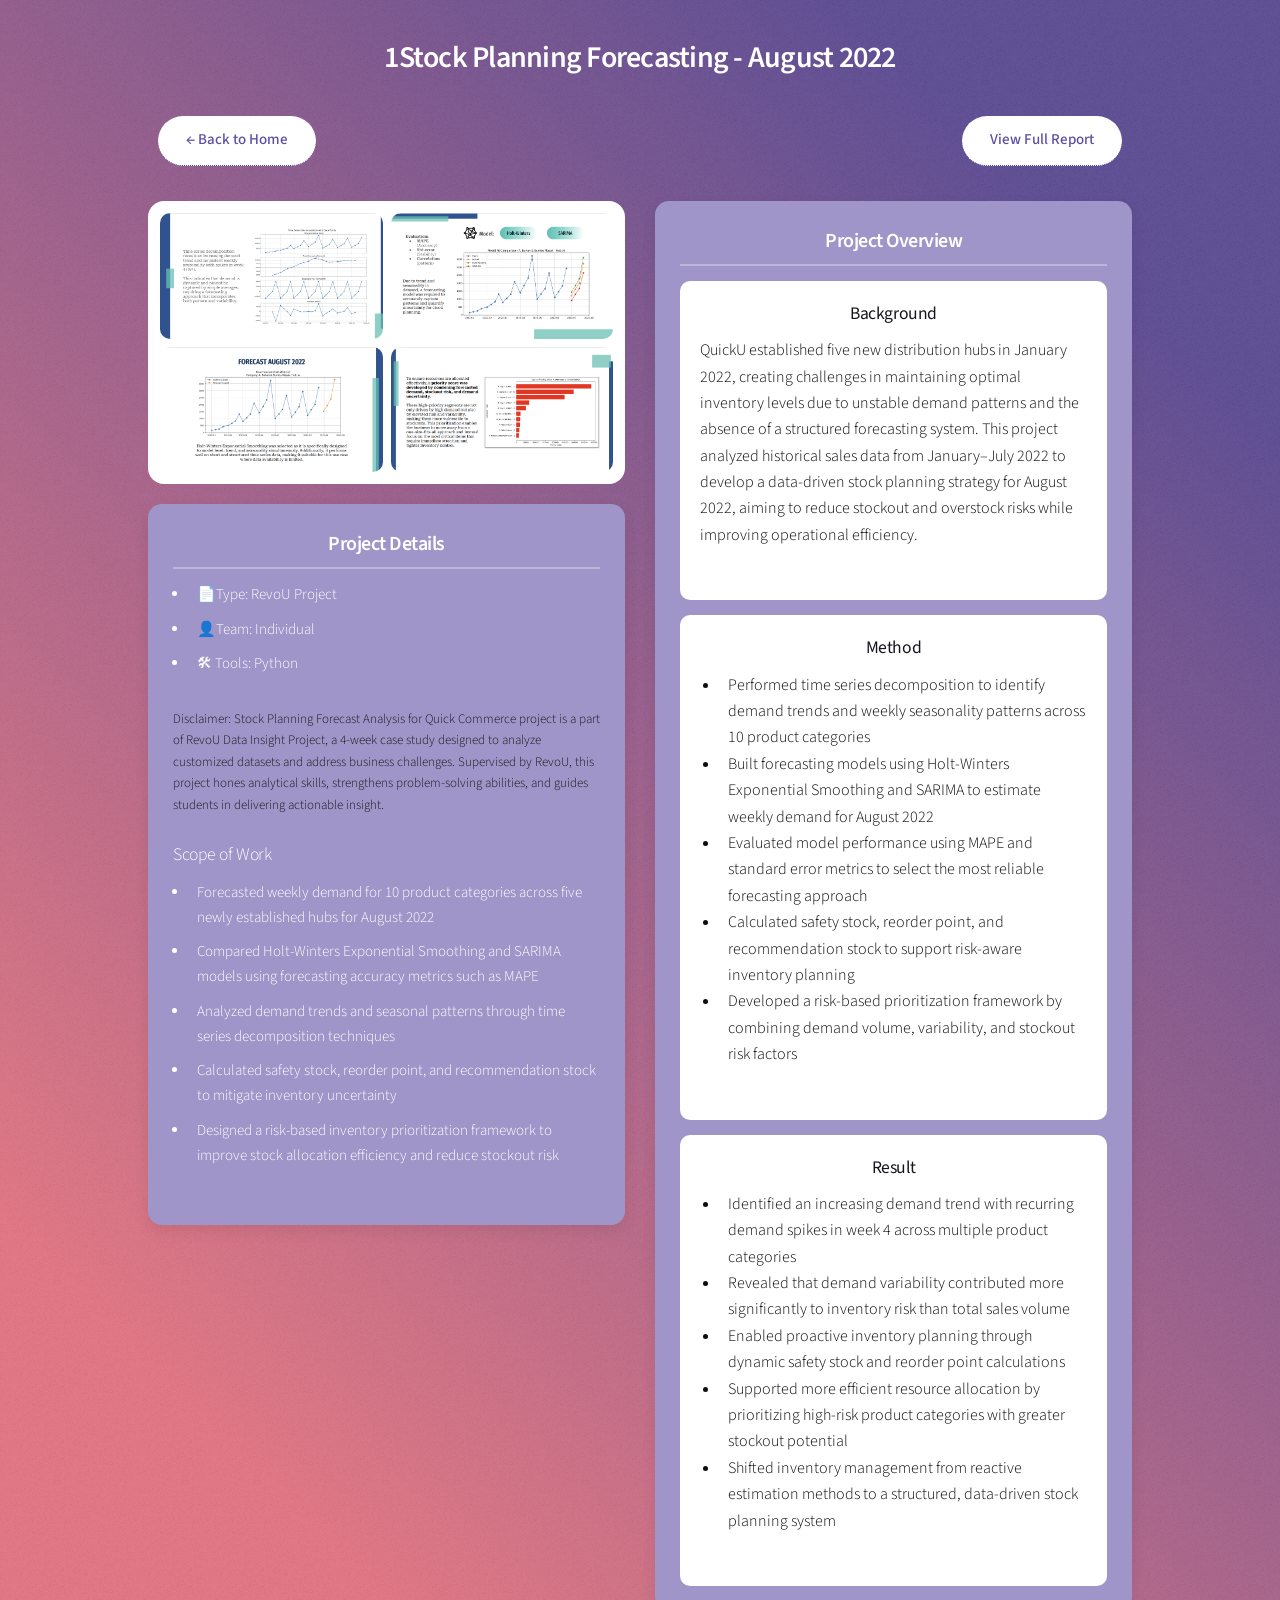
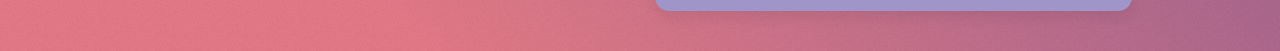
==== Project 7.html @ 0411e417 "Create Project 7.html" ====
<!DOCTYPE HTML>
<!--
	Stellar by HTML5 UP
	html5up.net | @ajlkn
	Free for personal and commercial use under the CCA 3.0 license (html5up.net/license)
-->
<html>
	<head>
		<title>Generic - Stellar by HTML5 UP</title>
		<meta charset="utf-8" />
		<meta name="viewport" content="width=device-width, initial-scale=1, user-scalable=no" />
		<link rel="stylesheet" href="assets/css/main.css" />
		<noscript><link rel="stylesheet" href="assets/css/noscript.css" /></noscript>
	</head>
	<body class="is-preload">

		<!-- Wrapper -->
			<div id="wrapper">

				<section class="project-section">

					<!-- TITLE -->
					<h1 class="project-title">
						1Stock Planning Forecasting - August 2022
						<!-- <span>(subtittle)</span> -->
					</h1>


					<!-- PROJECT BUTTONS -->
					<div class="project-buttons">

						<a href="index.html#third" class="btn-back">← Back to Home</a>

						<a href="https://docs.google.com/presentation/d/1qwhb_GS565HAKFQ_2THIPVH0qXqWV0EstK0anxaPHjI/edit?usp=sharing" class="btn-doc" target="_blank">
							View Full Report
						</a>

					</div>
					
					<!-- GRID CONTAINER -->
					<div class="project-layout">


						<!-- LEFT COLUMN -->
						<div class="left-column">

							<!-- PROJECT IMAGE GRID -->
							<div class="project-image">

								<img src="images/grafik1_project6.png" alt="Slide 1">

								<img src="images/grafik2_project6.png" alt="Slide 2">

								<img src="images/grafik3_project6.png" alt="Slide 3">

								<img src="images/grafik4_project6.png" alt="Slide 4">

							</div>


							<!-- PROJECT DETAILS -->
							<div class="project-card">

								<h3>Project Details</h3>

								<ul class="project-meta">
									<li>📄Type: RevoU Project</li>
									<li>👤Team: Individual</li>
									<li>🛠 Tools: Python</li>
								</ul>

								<p class="disclaimer">
									Disclaimer: Stock Planning Forecast Analysis for Quick Commerce project is a part of RevoU Data Insight Project, 
									a 4-week case study designed to analyze customized datasets and address business challenges. 
									Supervised by RevoU, this project hones analytical skills, strengthens problem-solving abilities, and guides students in delivering actionable insight.
								</p>

								<h4>Scope of Work</h4>

									<ul class="project-meta">
										<li>Forecasted weekly demand for 10 product categories across five newly established hubs for August 2022</li>
										<li>Compared Holt-Winters Exponential Smoothing and SARIMA models using forecasting accuracy metrics such as MAPE</li>
										<li>Analyzed demand trends and seasonal patterns through time series decomposition techniques</li>
										<li>Calculated safety stock, reorder point, and recommendation stock to mitigate inventory uncertainty</li>
										<li>Designed a risk-based inventory prioritization framework to improve stock allocation efficiency and reduce stockout risk</li>
									</ul>

							</div>

						</div>



						<!-- RIGHT COLUMN -->
						<div class="right-column">

							<div class="project-card">

								<h3>Project Overview</h3>


								<div class="overview-block">

									<h4>Background</h4>

									<p>
										QuickU established five new distribution hubs in January 2022, creating challenges in maintaining optimal inventory levels due to unstable demand patterns and the absence of a structured forecasting system. 
										This project analyzed historical sales data from January–July 2022 to develop a data-driven stock planning strategy for August 2022, aiming to reduce stockout and overstock risks while improving operational efficiency.
									</p>

								</div>


								<div class="overview-block">

									<h4>Method</h4>

									<ul>
										<li>Performed time series decomposition to identify demand trends and weekly seasonality patterns across 10 product categories</li>
										<li>Built forecasting models using Holt-Winters Exponential Smoothing and SARIMA to estimate weekly demand for August 2022</li>
										<li>Evaluated model performance using MAPE and standard error metrics to select the most reliable forecasting approach</li>
										<li>Calculated safety stock, reorder point, and recommendation stock to support risk-aware inventory planning</li>
										<li>Developed a risk-based prioritization framework by combining demand volume, variability, and stockout risk factors</li>

									</ul>

								</div>


								<div class="overview-block">

									<h4>Result</h4>

									<ul>
										<li>Identified an increasing demand trend with recurring demand spikes in week 4 across multiple product categories</li>
										<li>Revealed that demand variability contributed more significantly to inventory risk than total sales volume</li>
										<li>Enabled proactive inventory planning through dynamic safety stock and reorder point calculations</li>
										<li>Supported more efficient resource allocation by prioritizing high-risk product categories with greater stockout potential</li>
										<li>Shifted inventory management from reactive estimation methods to a structured, data-driven stock planning system</li>

									</ul>

								</div>

							</div>

						</div>

					</div>

				</section>

	</body>
</html>
---- assets/css/main.css ----
@import url(fontawesome-all.min.css);
@import 'https://fonts.googleapis.com/css?family=Source+Sans+Pro:300,400';

/*
	Stellar by HTML5 UP
	html5up.net | @ajlkn
	Free for personal and commercial use under the CCA 3.0 license (html5up.net/license)
*/

html, body, div, span, applet, object,
iframe, h1, h2, h3, h4, h5, h6, p, blockquote,
pre, a, abbr, acronym, address, big, cite,
code, del, dfn, em, img, ins, kbd, q, s, samp,
small, strike, strong, sub, sup, tt, var, b,
u, i, center, dl, dt, dd, ol, ul, li, fieldset,
form, label, legend, table, caption, tbody,
tfoot, thead, tr, th, td, article, aside,
canvas, details, embed, figure, figcaption,
footer, header, hgroup, menu, nav, output, ruby,
section, summary, time, mark, audio, video {
	margin: 0;
	padding: 0;
	border: 0;
	font-size: 100%;
	font: inherit;
	vertical-align: baseline;}

article, aside, details, figcaption, figure,
footer, header, hgroup, menu, nav, section {
	display: block;}

body {
	line-height: 1;
}

ol, ul {
	list-style: none;
}

blockquote, q {
	quotes: none;
}

	blockquote:before, blockquote:after, q:before, q:after {
		content: '';
		content: none;
	}

table {
	border-collapse: collapse;
	border-spacing: 0;
}

body {
	-webkit-text-size-adjust: none;
}

mark {
	background-color: transparent;
	color: inherit;
}

input::-moz-focus-inner {
	border: 0;
	padding: 0;
}

input, select, textarea {
	-moz-appearance: none;
	-webkit-appearance: none;
	-ms-appearance: none;
	appearance: none;
}

/* Basic */

	@-ms-viewport {
		width: device-width;
	}

	body {
		-ms-overflow-style: scrollbar;
	}

	@media screen and (max-width: 480px) {

		html, body {
			min-width: 320px;
		}

	}

	html {
		box-sizing: border-box;
	}

	*, *:before, *:after {
		box-sizing: inherit;
	}

	body {
		background-color: #935d8c;
		background-image: url("images/overlay.png"), -moz-linear-gradient(45deg, #e37682 15%, #5f4d93 85%);
		background-image: url("images/overlay.png"), -webkit-linear-gradient(45deg, #e37682 15%, #5f4d93 85%);
		background-image: url("images/overlay.png"), -ms-linear-gradient(45deg, #e37682 15%, #5f4d93 85%);
		background-image: url("images/overlay.png"), linear-gradient(45deg, #e37682 15%, #5f4d93 85%);
	}

		body.is-preload *, body.is-preload *:before, body.is-preload *:after {
			-moz-animation: none !important;
			-webkit-animation: none !important;
			-ms-animation: none !important;
			animation: none !important;
			-moz-transition: none !important;
			-webkit-transition: none !important;
			-ms-transition: none !important;
			transition: none !important;
		}

/* Type */

	body {
		background-color: #935d8c;
		color: rgba(255, 255, 255, 0.65);
	}

	body, input, select, textarea {
		font-family: "Source Sans Pro", Helvetica, sans-serif;
		font-size: 17pt;
		font-weight: 300;
		line-height: 1.65;
	}

		@media screen and (max-width: 1680px) {

			body, input, select, textarea {
				font-size: 14pt;
			}

		}

		@media screen and (max-width: 1280px) {

			body, input, select, textarea {
				font-size: 12pt;
			}

		}

		@media screen and (max-width: 360px) {

			body, input, select, textarea {
				font-size: 11pt;
			}

		}

	a {
		-moz-transition: color 0.2s ease, border-bottom 0.2s ease;
		-webkit-transition: color 0.2s ease, border-bottom 0.2s ease;
		-ms-transition: color 0.2s ease, border-bottom 0.2s ease;
		transition: color 0.2s ease, border-bottom 0.2s ease;
		text-decoration: none;
		border-bottom: dotted 1px;
		color: inherit;
	}

		a:hover {
			border-bottom-color: transparent;
		}

	strong, b {
		font-weight: 400;
	}

	em, i {
		font-style: italic;
	}

	p {
		margin: 0 0 2em 0;
	}

		p.content {
			-moz-columns: 20em 2;
			-webkit-columns: 20em 2;
			-ms-columns: 20em 2;
			columns: 20em 2;
			-moz-column-gap: 2em;
			-webkit-column-gap: 2em;
			-ms-column-gap: 2em;
			column-gap: 2em;
			text-align: justify;
		}

	h1, h2, h3, h4, h5, h6 {
		font-weight: 300;
		line-height: 1.5;
		margin: 0 0 0.7em 0;
		letter-spacing: -0.025em;
	}

		h1 a, h2 a, h3 a, h4 a, h5 a, h6 a {
			color: inherit;
			text-decoration: none;
		}

	h1 {
		font-size: 2.5em;
		line-height: 1.2;
	}

	h2 {
		font-size: 1.5em;
	}

	h3 {
		font-size: 1.25em;
	}

	h4 {
		font-size: 1.1em;
	}

	h5 {
		font-size: 0.9em;
	}

	h6 {
		font-size: 0.7em;
	}

	@media screen and (max-width: 736px) {

		h1 {
			font-size: 2em;
		}

	}

	sub {
		font-size: 0.8em;
		position: relative;
		top: 0.5em;
	}

	sup {
		font-size: 0.8em;
		position: relative;
		top: -0.5em;
	}

	blockquote {
		border-left: solid 4px;
		font-style: italic;
		margin: 0 0 2em 0;
		padding: 0.5em 0 0.5em 2em;
	}

	code {
		border-radius: 8px;
		border: solid 1px;
		font-family: "Courier New", monospace;
		font-size: 0.9em;
		margin: 0 0.25em;
		padding: 0.25em 0.65em;
	}

	pre {
		-webkit-overflow-scrolling: touch;
		font-family: "Courier New", monospace;
		font-size: 0.9em;
		margin: 0 0 2em 0;
	}

		pre code {
			display: block;
			line-height: 1.75;
			padding: 1em 1.5em;
			overflow-x: auto;
		}

	hr {
		border: 0;
		border-bottom: solid 1px;
		margin: 2em 0;
	}

		hr.major {
			margin: 3em 0;
		}

	.align-left {
		text-align: left;
	}

	.align-center {
		text-align: center;
	}

	.align-right {
		text-align: right;
	}

	input, select, textarea {
		color: #ffffff;
	}

	a:hover {
		color: #ffffff;
	}

	strong, b {
		color: #ffffff;
	}

	h1, h2, h3, h4, h5, h6 {
		color: #ffffff;
	}

	blockquote {
		border-left-color: rgba(255, 255, 255, 0.35);
	}

	code {
		background: rgba(255, 255, 255, 0.075);
		border-color: rgba(255, 255, 255, 0.35);
	}

	hr {
		border-bottom-color: rgba(255, 255, 255, 0.35);
	}

/* Row */

	.row {
		display: flex;
		flex-wrap: wrap;
		box-sizing: border-box;
		align-items: stretch;
	}

		.row > * {
			box-sizing: border-box;
		}

		.row.gtr-uniform > * > :last-child {
			margin-bottom: 0;
		}

		.row.aln-left {
			justify-content: flex-start;
		}

		.row.aln-center {
			justify-content: center;
		}

		.row.aln-right {
			justify-content: flex-end;
		}

		.row.aln-top {
			align-items: flex-start;
		}

		.row.aln-middle {
			align-items: center;
		}

		.row.aln-bottom {
			align-items: flex-end;
		}

		.row > .imp {
			order: -1;
		}

		.row > .col-1 {
			width: 8.33333%;
		}

		.row > .off-1 {
			margin-left: 8.33333%;
		}

		.row > .col-2 {
			width: 16.66667%;
		}

		.row > .off-2 {
			margin-left: 16.66667%;
		}

		.row > .col-3 {
			width: 25%;
		}

		.row > .off-3 {
			margin-left: 25%;
		}

		.row > .col-4 {
			width: 33.33333%;
		}

		.row > .off-4 {
			margin-left: 33.33333%;
		}

		.row > .col-5 {
			width: 41.66667%;
		}

		.row > .off-5 {
			margin-left: 41.66667%;
		}

		.row > .col-6 {
			width: 50%;
		}

		.row > .off-6 {
			margin-left: 50%;
		}

		.row > .col-7 {
			width: 58.33333%;
		}

		.row > .off-7 {
			margin-left: 58.33333%;
		}

		.row > .col-8 {
			width: 66.66667%;
		}

		.row > .off-8 {
			margin-left: 66.66667%;
		}

		.row > .col-9 {
			width: 75%;
		}

		.row > .off-9 {
			margin-left: 75%;
		}

		.row > .col-10 {
			width: 83.33333%;
		}

		.row > .off-10 {
			margin-left: 83.33333%;
		}

		.row > .col-11 {
			width: 91.66667%;
		}

		.row > .off-11 {
			margin-left: 91.66667%;
		}

		.row > .col-12 {
			width: 100%;
		}

		.row > .off-12 {
			margin-left: 100%;
		}

		.row.gtr-0 {
			margin-top: 0;
			margin-left: 0em;
		}

			.row.gtr-0 > * {
				padding: 0 0 0 0em;
			}

			.row.gtr-0.gtr-uniform {
				margin-top: 0em;
			}

				.row.gtr-0.gtr-uniform > * {
					padding-top: 0em;
				}

		.row.gtr-25 {
			margin-top: 0;
			margin-left: -0.375em;
		}

			.row.gtr-25 > * {
				padding: 0 0 0 0.375em;
			}

			.row.gtr-25.gtr-uniform {
				margin-top: -0.375em;
			}

				.row.gtr-25.gtr-uniform > * {
					padding-top: 0.375em;
				}

		.row.gtr-50 {
			margin-top: 0;
			margin-left: -0.75em;
		}

			.row.gtr-50 > * {
				padding: 0 0 0 0.75em;
			}

			.row.gtr-50.gtr-uniform {
				margin-top: -0.75em;
			}

				.row.gtr-50.gtr-uniform > * {
					padding-top: 0.75em;
				}

		.row {
			margin-top: 0;
			margin-left: -1.5em;
		}

			.row > * {
				padding: 0 0 0 1.5em;
			}

			.row.gtr-uniform {
				margin-top: -1.5em;
			}

				.row.gtr-uniform > * {
					padding-top: 1.5em;
				}

		.row.gtr-150 {
			margin-top: 0;
			margin-left: -2.25em;
		}

			.row.gtr-150 > * {
				padding: 0 0 0 2.25em;
			}

			.row.gtr-150.gtr-uniform {
				margin-top: -2.25em;
			}

				.row.gtr-150.gtr-uniform > * {
					padding-top: 2.25em;
				}

		.row.gtr-200 {
			margin-top: 0;
			margin-left: -3em;
		}

			.row.gtr-200 > * {
				padding: 0 0 0 3em;
			}

			.row.gtr-200.gtr-uniform {
				margin-top: -3em;
			}

				.row.gtr-200.gtr-uniform > * {
					padding-top: 3em;
				}

		@media screen and (max-width: 1680px) {

			.row {
				display: flex;
				flex-wrap: wrap;
				box-sizing: border-box;
				align-items: stretch;
			}

				.row > * {
					box-sizing: border-box;
				}

				.row.gtr-uniform > * > :last-child {
					margin-bottom: 0;
				}

				.row.aln-left {
					justify-content: flex-start;
				}

				.row.aln-center {
					justify-content: center;
				}

				.row.aln-right {
					justify-content: flex-end;
				}

				.row.aln-top {
					align-items: flex-start;
				}

				.row.aln-middle {
					align-items: center;
				}

				.row.aln-bottom {
					align-items: flex-end;
				}

				.row > .imp-xlarge {
					order: -1;
				}

				.row > .col-1-xlarge {
					width: 8.33333%;
				}

				.row > .off-1-xlarge {
					margin-left: 8.33333%;
				}

				.row > .col-2-xlarge {
					width: 16.66667%;
				}

				.row > .off-2-xlarge {
					margin-left: 16.66667%;
				}

				.row > .col-3-xlarge {
					width: 25%;
				}

				.row > .off-3-xlarge {
					margin-left: 25%;
				}

				.row > .col-4-xlarge {
					width: 33.33333%;
				}

				.row > .off-4-xlarge {
					margin-left: 33.33333%;
				}

				.row > .col-5-xlarge {
					width: 41.66667%;
				}

				.row > .off-5-xlarge {
					margin-left: 41.66667%;
				}

				.row > .col-6-xlarge {
					width: 50%;
				}

				.row > .off-6-xlarge {
					margin-left: 50%;
				}

				.row > .col-7-xlarge {
					width: 58.33333%;
				}

				.row > .off-7-xlarge {
					margin-left: 58.33333%;
				}

				.row > .col-8-xlarge {
					width: 66.66667%;
				}

				.row > .off-8-xlarge {
					margin-left: 66.66667%;
				}

				.row > .col-9-xlarge {
					width: 75%;
				}

				.row > .off-9-xlarge {
					margin-left: 75%;
				}

				.row > .col-10-xlarge {
					width: 83.33333%;
				}

				.row > .off-10-xlarge {
					margin-left: 83.33333%;
				}

				.row > .col-11-xlarge {
					width: 91.66667%;
				}

				.row > .off-11-xlarge {
					margin-left: 91.66667%;
				}

				.row > .col-12-xlarge {
					width: 100%;
				}

				.row > .off-12-xlarge {
					margin-left: 100%;
				}

				.row.gtr-0 {
					margin-top: 0;
					margin-left: 0em;
				}

					.row.gtr-0 > * {
						padding: 0 0 0 0em;
					}

					.row.gtr-0.gtr-uniform {
						margin-top: 0em;
					}

						.row.gtr-0.gtr-uniform > * {
							padding-top: 0em;
						}

				.row.gtr-25 {
					margin-top: 0;
					margin-left: -0.375em;
				}

					.row.gtr-25 > * {
						padding: 0 0 0 0.375em;
					}

					.row.gtr-25.gtr-uniform {
						margin-top: -0.375em;
					}

						.row.gtr-25.gtr-uniform > * {
							padding-top: 0.375em;
						}

				.row.gtr-50 {
					margin-top: 0;
					margin-left: -0.75em;
				}

					.row.gtr-50 > * {
						padding: 0 0 0 0.75em;
					}

					.row.gtr-50.gtr-uniform {
						margin-top: -0.75em;
					}

						.row.gtr-50.gtr-uniform > * {
							padding-top: 0.75em;
						}

				.row {
					margin-top: 0;
					margin-left: -1.5em;
				}

					.row > * {
						padding: 0 0 0 1.5em;
					}

					.row.gtr-uniform {
						margin-top: -1.5em;
					}

						.row.gtr-uniform > * {
							padding-top: 1.5em;
						}

				.row.gtr-150 {
					margin-top: 0;
					margin-left: -2.25em;
				}

					.row.gtr-150 > * {
						padding: 0 0 0 2.25em;
					}

					.row.gtr-150.gtr-uniform {
						margin-top: -2.25em;
					}

						.row.gtr-150.gtr-uniform > * {
							padding-top: 2.25em;
						}

				.row.gtr-200 {
					margin-top: 0;
					margin-left: -3em;
				}

					.row.gtr-200 > * {
						padding: 0 0 0 3em;
					}

					.row.gtr-200.gtr-uniform {
						margin-top: -3em;
					}

						.row.gtr-200.gtr-uniform > * {
							padding-top: 3em;
						}

		}

		@media screen and (max-width: 1280px) {

			.row {
				display: flex;
				flex-wrap: wrap;
				box-sizing: border-box;
				align-items: stretch;
			}

				.row > * {
					box-sizing: border-box;
				}

				.row.gtr-uniform > * > :last-child {
					margin-bottom: 0;
				}

				.row.aln-left {
					justify-content: flex-start;
				}

				.row.aln-center {
					justify-content: center;
				}

				.row.aln-right {
					justify-content: flex-end;
				}

				.row.aln-top {
					align-items: flex-start;
				}

				.row.aln-middle {
					align-items: center;
				}

				.row.aln-bottom {
					align-items: flex-end;
				}

				.row > .imp-large {
					order: -1;
				}

				.row > .col-1-large {
					width: 8.33333%;
				}

				.row > .off-1-large {
					margin-left: 8.33333%;
				}

				.row > .col-2-large {
					width: 16.66667%;
				}

				.row > .off-2-large {
					margin-left: 16.66667%;
				}

				.row > .col-3-large {
					width: 25%;
				}

				.row > .off-3-large {
					margin-left: 25%;
				}

				.row > .col-4-large {
					width: 33.33333%;
				}

				.row > .off-4-large {
					margin-left: 33.33333%;
				}

				.row > .col-5-large {
					width: 41.66667%;
				}

				.row > .off-5-large {
					margin-left: 41.66667%;
				}

				.row > .col-6-large {
					width: 50%;
				}

				.row > .off-6-large {
					margin-left: 50%;
				}

				.row > .col-7-large {
					width: 58.33333%;
				}

				.row > .off-7-large {
					margin-left: 58.33333%;
				}

				.row > .col-8-large {
					width: 66.66667%;
				}

				.row > .off-8-large {
					margin-left: 66.66667%;
				}

				.row > .col-9-large {
					width: 75%;
				}

				.row > .off-9-large {
					margin-left: 75%;
				}

				.row > .col-10-large {
					width: 83.33333%;
				}

				.row > .off-10-large {
					margin-left: 83.33333%;
				}

				.row > .col-11-large {
					width: 91.66667%;
				}

				.row > .off-11-large {
					margin-left: 91.66667%;
				}

				.row > .col-12-large {
					width: 100%;
				}

				.row > .off-12-large {
					margin-left: 100%;
				}

				.row.gtr-0 {
					margin-top: 0;
					margin-left: 0em;
				}

					.row.gtr-0 > * {
						padding: 0 0 0 0em;
					}

					.row.gtr-0.gtr-uniform {
						margin-top: 0em;
					}

						.row.gtr-0.gtr-uniform > * {
							padding-top: 0em;
						}

				.row.gtr-25 {
					margin-top: 0;
					margin-left: -0.375em;
				}

					.row.gtr-25 > * {
						padding: 0 0 0 0.375em;
					}

					.row.gtr-25.gtr-uniform {
						margin-top: -0.375em;
					}

						.row.gtr-25.gtr-uniform > * {
							padding-top: 0.375em;
						}

				.row.gtr-50 {
					margin-top: 0;
					margin-left: -0.75em;
				}

					.row.gtr-50 > * {
						padding: 0 0 0 0.75em;
					}

					.row.gtr-50.gtr-uniform {
						margin-top: -0.75em;
					}

						.row.gtr-50.gtr-uniform > * {
							padding-top: 0.75em;
						}

				.row {
					margin-top: 0;
					margin-left: -1.5em;
				}

					.row > * {
						padding: 0 0 0 1.5em;
					}

					.row.gtr-uniform {
						margin-top: -1.5em;
					}

						.row.gtr-uniform > * {
							padding-top: 1.5em;
						}

				.row.gtr-150 {
					margin-top: 0;
					margin-left: -2.25em;
				}

					.row.gtr-150 > * {
						padding: 0 0 0 2.25em;
					}

					.row.gtr-150.gtr-uniform {
						margin-top: -2.25em;
					}

						.row.gtr-150.gtr-uniform > * {
							padding-top: 2.25em;
						}

				.row.gtr-200 {
					margin-top: 0;
					margin-left: -3em;
				}

					.row.gtr-200 > * {
						padding: 0 0 0 3em;
					}

					.row.gtr-200.gtr-uniform {
						margin-top: -3em;
					}

						.row.gtr-200.gtr-uniform > * {
							padding-top: 3em;
						}

		}

		@media screen and (max-width: 980px) {

			.row {
				display: flex;
				flex-wrap: wrap;
				box-sizing: border-box;
				align-items: stretch;
			}

				.row > * {
					box-sizing: border-box;
				}

				.row.gtr-uniform > * > :last-child {
					margin-bottom: 0;
				}

				.row.aln-left {
					justify-content: flex-start;
				}

				.row.aln-center {
					justify-content: center;
				}

				.row.aln-right {
					justify-content: flex-end;
				}

				.row.aln-top {
					align-items: flex-start;
				}

				.row.aln-middle {
					align-items: center;
				}

				.row.aln-bottom {
					align-items: flex-end;
				}

				.row > .imp-medium {
					order: -1;
				}

				.row > .col-1-medium {
					width: 8.33333%;
				}

				.row > .off-1-medium {
					margin-left: 8.33333%;
				}

				.row > .col-2-medium {
					width: 16.66667%;
				}

				.row > .off-2-medium {
					margin-left: 16.66667%;
				}

				.row > .col-3-medium {
					width: 25%;
				}

				.row > .off-3-medium {
					margin-left: 25%;
				}

				.row > .col-4-medium {
					width: 33.33333%;
				}

				.row > .off-4-medium {
					margin-left: 33.33333%;
				}

				.row > .col-5-medium {
					width: 41.66667%;
				}

				.row > .off-5-medium {
					margin-left: 41.66667%;
				}

				.row > .col-6-medium {
					width: 50%;
				}

				.row > .off-6-medium {
					margin-left: 50%;
				}

				.row > .col-7-medium {
					width: 58.33333%;
				}

				.row > .off-7-medium {
					margin-left: 58.33333%;
				}

				.row > .col-8-medium {
					width: 66.66667%;
				}

				.row > .off-8-medium {
					margin-left: 66.66667%;
				}

				.row > .col-9-medium {
					width: 75%;
				}

				.row > .off-9-medium {
					margin-left: 75%;
				}

				.row > .col-10-medium {
					width: 83.33333%;
				}

				.row > .off-10-medium {
					margin-left: 83.33333%;
				}

				.row > .col-11-medium {
					width: 91.66667%;
				}

				.row > .off-11-medium {
					margin-left: 91.66667%;
				}

				.row > .col-12-medium {
					width: 100%;
				}

				.row > .off-12-medium {
					margin-left: 100%;
				}

				.row.gtr-0 {
					margin-top: 0;
					margin-left: 0em;
				}

					.row.gtr-0 > * {
						padding: 0 0 0 0em;
					}

					.row.gtr-0.gtr-uniform {
						margin-top: 0em;
					}

						.row.gtr-0.gtr-uniform > * {
							padding-top: 0em;
						}

				.row.gtr-25 {
					margin-top: 0;
					margin-left: -0.375em;
				}

					.row.gtr-25 > * {
						padding: 0 0 0 0.375em;
					}

					.row.gtr-25.gtr-uniform {
						margin-top: -0.375em;
					}

						.row.gtr-25.gtr-uniform > * {
							padding-top: 0.375em;
						}

				.row.gtr-50 {
					margin-top: 0;
					margin-left: -0.75em;
				}

					.row.gtr-50 > * {
						padding: 0 0 0 0.75em;
					}

					.row.gtr-50.gtr-uniform {
						margin-top: -0.75em;
					}

						.row.gtr-50.gtr-uniform > * {
							padding-top: 0.75em;
						}

				.row {
					margin-top: 0;
					margin-left: -1.5em;
				}

					.row > * {
						padding: 0 0 0 1.5em;
					}

					.row.gtr-uniform {
						margin-top: -1.5em;
					}

						.row.gtr-uniform > * {
							padding-top: 1.5em;
						}

				.row.gtr-150 {
					margin-top: 0;
					margin-left: -2.25em;
				}

					.row.gtr-150 > * {
						padding: 0 0 0 2.25em;
					}

					.row.gtr-150.gtr-uniform {
						margin-top: -2.25em;
					}

						.row.gtr-150.gtr-uniform > * {
							padding-top: 2.25em;
						}

				.row.gtr-200 {
					margin-top: 0;
					margin-left: -3em;
				}

					.row.gtr-200 > * {
						padding: 0 0 0 3em;
					}

					.row.gtr-200.gtr-uniform {
						margin-top: -3em;
					}

						.row.gtr-200.gtr-uniform > * {
							padding-top: 3em;
						}

		}

		@media screen and (max-width: 736px) {

			.row {
				display: flex;
				flex-wrap: wrap;
				box-sizing: border-box;
				align-items: stretch;
			}

				.row > * {
					box-sizing: border-box;
				}

				.row.gtr-uniform > * > :last-child {
					margin-bottom: 0;
				}

				.row.aln-left {
					justify-content: flex-start;
				}

				.row.aln-center {
					justify-content: center;
				}

				.row.aln-right {
					justify-content: flex-end;
				}

				.row.aln-top {
					align-items: flex-start;
				}

				.row.aln-middle {
					align-items: center;
				}

				.row.aln-bottom {
					align-items: flex-end;
				}

				.row > .imp-small {
					order: -1;
				}

				.row > .col-1-small {
					width: 8.33333%;
				}

				.row > .off-1-small {
					margin-left: 8.33333%;
				}

				.row > .col-2-small {
					width: 16.66667%;
				}

				.row > .off-2-small {
					margin-left: 16.66667%;
				}

				.row > .col-3-small {
					width: 25%;
				}

				.row > .off-3-small {
					margin-left: 25%;
				}

				.row > .col-4-small {
					width: 33.33333%;
				}

				.row > .off-4-small {
					margin-left: 33.33333%;
				}

				.row > .col-5-small {
					width: 41.66667%;
				}

				.row > .off-5-small {
					margin-left: 41.66667%;
				}

				.row > .col-6-small {
					width: 50%;
				}

				.row > .off-6-small {
					margin-left: 50%;
				}

				.row > .col-7-small {
					width: 58.33333%;
				}

				.row > .off-7-small {
					margin-left: 58.33333%;
				}

				.row > .col-8-small {
					width: 66.66667%;
				}

				.row > .off-8-small {
					margin-left: 66.66667%;
				}

				.row > .col-9-small {
					width: 75%;
				}

				.row > .off-9-small {
					margin-left: 75%;
				}

				.row > .col-10-small {
					width: 83.33333%;
				}

				.row > .off-10-small {
					margin-left: 83.33333%;
				}

				.row > .col-11-small {
					width: 91.66667%;
				}

				.row > .off-11-small {
					margin-left: 91.66667%;
				}

				.row > .col-12-small {
					width: 100%;
				}

				.row > .off-12-small {
					margin-left: 100%;
				}

				.row.gtr-0 {
					margin-top: 0;
					margin-left: 0em;
				}

					.row.gtr-0 > * {
						padding: 0 0 0 0em;
					}

					.row.gtr-0.gtr-uniform {
						margin-top: 0em;
					}

						.row.gtr-0.gtr-uniform > * {
							padding-top: 0em;
						}

				.row.gtr-25 {
					margin-top: 0;
					margin-left: -0.25em;
				}

					.row.gtr-25 > * {
						padding: 0 0 0 0.25em;
					}

					.row.gtr-25.gtr-uniform {
						margin-top: -0.25em;
					}

						.row.gtr-25.gtr-uniform > * {
							padding-top: 0.25em;
						}

				.row.gtr-50 {
					margin-top: 0;
					margin-left: -0.5em;
				}

					.row.gtr-50 > * {
						padding: 0 0 0 0.5em;
					}

					.row.gtr-50.gtr-uniform {
						margin-top: -0.5em;
					}

						.row.gtr-50.gtr-uniform > * {
							padding-top: 0.5em;
						}

				.row {
					margin-top: 0;
					margin-left: -1em;
				}

					.row > * {
						padding: 0 0 0 1em;
					}

					.row.gtr-uniform {
						margin-top: -1em;
					}

						.row.gtr-uniform > * {
							padding-top: 1em;
						}

				.row.gtr-150 {
					margin-top: 0;
					margin-left: -1.5em;
				}

					.row.gtr-150 > * {
						padding: 0 0 0 1.5em;
					}

					.row.gtr-150.gtr-uniform {
						margin-top: -1.5em;
					}

						.row.gtr-150.gtr-uniform > * {
							padding-top: 1.5em;
						}

				.row.gtr-200 {
					margin-top: 0;
					margin-left: -2em;
				}

					.row.gtr-200 > * {
						padding: 0 0 0 2em;
					}

					.row.gtr-200.gtr-uniform {
						margin-top: -2em;
					}

						.row.gtr-200.gtr-uniform > * {
							padding-top: 2em;
						}

		}

		@media screen and (max-width: 480px) {

			.row {
				display: flex;
				flex-wrap: wrap;
				box-sizing: border-box;
				align-items: stretch;
			}

				.row > * {
					box-sizing: border-box;
				}

				.row.gtr-uniform > * > :last-child {
					margin-bottom: 0;
				}

				.row.aln-left {
					justify-content: flex-start;
				}

				.row.aln-center {
					justify-content: center;
				}

				.row.aln-right {
					justify-content: flex-end;
				}

				.row.aln-top {
					align-items: flex-start;
				}

				.row.aln-middle {
					align-items: center;
				}

				.row.aln-bottom {
					align-items: flex-end;
				}

				.row > .imp-xsmall {
					order: -1;
				}

				.row > .col-1-xsmall {
					width: 8.33333%;
				}

				.row > .off-1-xsmall {
					margin-left: 8.33333%;
				}

				.row > .col-2-xsmall {
					width: 16.66667%;
				}

				.row > .off-2-xsmall {
					margin-left: 16.66667%;
				}

				.row > .col-3-xsmall {
					width: 25%;
				}

				.row > .off-3-xsmall {
					margin-left: 25%;
				}

				.row > .col-4-xsmall {
					width: 33.33333%;
				}

				.row > .off-4-xsmall {
					margin-left: 33.33333%;
				}

				.row > .col-5-xsmall {
					width: 41.66667%;
				}

				.row > .off-5-xsmall {
					margin-left: 41.66667%;
				}

				.row > .col-6-xsmall {
					width: 50%;
				}

				.row > .off-6-xsmall {
					margin-left: 50%;
				}

				.row > .col-7-xsmall {
					width: 58.33333%;
				}

				.row > .off-7-xsmall {
					margin-left: 58.33333%;
				}

				.row > .col-8-xsmall {
					width: 66.66667%;
				}

				.row > .off-8-xsmall {
					margin-left: 66.66667%;
				}

				.row > .col-9-xsmall {
					width: 75%;
				}

				.row > .off-9-xsmall {
					margin-left: 75%;
				}

				.row > .col-10-xsmall {
					width: 83.33333%;
				}

				.row > .off-10-xsmall {
					margin-left: 83.33333%;
				}

				.row > .col-11-xsmall {
					width: 91.66667%;
				}

				.row > .off-11-xsmall {
					margin-left: 91.66667%;
				}

				.row > .col-12-xsmall {
					width: 100%;
				}

				.row > .off-12-xsmall {
					margin-left: 100%;
				}

				.row.gtr-0 {
					margin-top: 0;
					margin-left: 0em;
				}

					.row.gtr-0 > * {
						padding: 0 0 0 0em;
					}

					.row.gtr-0.gtr-uniform {
						margin-top: 0em;
					}

						.row.gtr-0.gtr-uniform > * {
							padding-top: 0em;
						}

				.row.gtr-25 {
					margin-top: 0;
					margin-left: -0.3125em;
				}

					.row.gtr-25 > * {
						padding: 0 0 0 0.3125em;
					}

					.row.gtr-25.gtr-uniform {
						margin-top: -0.3125em;
					}

						.row.gtr-25.gtr-uniform > * {
							padding-top: 0.3125em;
						}

				.row.gtr-50 {
					margin-top: 0;
					margin-left: -0.625em;
				}

					.row.gtr-50 > * {
						padding: 0 0 0 0.625em;
					}

					.row.gtr-50.gtr-uniform {
						margin-top: -0.625em;
					}

						.row.gtr-50.gtr-uniform > * {
							padding-top: 0.625em;
						}

				.row {
					margin-top: 0;
					margin-left: -1.25em;
				}

					.row > * {
						padding: 0 0 0 1.25em;
					}

					.row.gtr-uniform {
						margin-top: -1.25em;
					}

						.row.gtr-uniform > * {
							padding-top: 1.25em;
						}

				.row.gtr-150 {
					margin-top: 0;
					margin-left: -1.875em;
				}

					.row.gtr-150 > * {
						padding: 0 0 0 1.875em;
					}

					.row.gtr-150.gtr-uniform {
						margin-top: -1.875em;
					}

						.row.gtr-150.gtr-uniform > * {
							padding-top: 1.875em;
						}

				.row.gtr-200 {
					margin-top: 0;
					margin-left: -2.5em;
				}

					.row.gtr-200 > * {
						padding: 0 0 0 2.5em;
					}

					.row.gtr-200.gtr-uniform {
						margin-top: -2.5em;
					}

						.row.gtr-200.gtr-uniform > * {
							padding-top: 2.5em;
						}

		}

/* Box */

	.box {
		border-radius: 8px;
		border: solid;
		margin-bottom: 2em;
		padding: 1.5em;
	}

		.box > :last-child,
		.box > :last-child > :last-child,
		.box > :last-child > :last-child > :last-child {
			margin-bottom: 0;
		}

		.box.alt {
			border: 0;
			border-radius: 0;
			padding: 0;
		}

	.box {
		border-color: rgba(255, 255, 255, 0.35);
	}

/* Button */

	input[type="submit"],
	input[type="reset"],
	input[type="button"],
	button,
	.button {
		-moz-appearance: none;
		-webkit-appearance: none;
		-ms-appearance: none;
		appearance: none;
		-moz-transition: background-color 0.2s ease-in-out, color 0.2s ease-in-out;
		-webkit-transition: background-color 0.2s ease-in-out, color 0.2s ease-in-out;
		-ms-transition: background-color 0.2s ease-in-out, color 0.2s ease-in-out;
		transition: background-color 0.2s ease-in-out, color 0.2s ease-in-out;
		border-radius: 8px;
		border: 0;
		cursor: pointer;
		display: inline-block;
		font-weight: 300;
		height: 2.75em;
		line-height: 2.75em;
		min-width: 9.25em;
		padding: 0 1.5em;
		text-align: center;
		text-decoration: none;
		white-space: nowrap;
	}

		input[type="submit"].icon,
		input[type="reset"].icon,
		input[type="button"].icon,
		button.icon,
		.button.icon {
			padding-left: 1.35em;
		}

			input[type="submit"].icon:before,
			input[type="reset"].icon:before,
			input[type="button"].icon:before,
			button.icon:before,
			.button.icon:before {
				margin-right: 0.5em;
			}

		input[type="submit"].fit,
		input[type="reset"].fit,
		input[type="button"].fit,
		button.fit,
		.button.fit {
			width: 100%;
		}

		input[type="submit"].small,
		input[type="reset"].small,
		input[type="button"].small,
		button.small,
		.button.small {
			font-size: 0.8em;
		}

		input[type="submit"].large,
		input[type="reset"].large,
		input[type="button"].large,
		button.large,
		.button.large {
			font-size: 1.35em;
		}

		input[type="submit"].disabled, input[type="submit"]:disabled,
		input[type="reset"].disabled,
		input[type="reset"]:disabled,
		input[type="button"].disabled,
		input[type="button"]:disabled,
		button.disabled,
		button:disabled,
		.button.disabled,
		.button:disabled {
			pointer-events: none;
			opacity: 0.25;
		}

		@media screen and (max-width: 736px) {

			input[type="submit"],
			input[type="reset"],
			input[type="button"],
			button,
			.button {
				min-width: 0;
			}

		}

	input[type="submit"],
	input[type="reset"],
	input[type="button"],
	button,
	.button {
		background-color: transparent;
		box-shadow: inset 0 0 0 1px rgba(255, 255, 255, 0.35);
		color: #ffffff !important;
	}

		input[type="submit"]:hover,
		input[type="reset"]:hover,
		input[type="button"]:hover,
		button:hover,
		.button:hover {
			background-color: rgba(255, 255, 255, 0.075);
		}

		input[type="submit"]:active,
		input[type="reset"]:active,
		input[type="button"]:active,
		button:active,
		.button:active {
			background-color: rgba(255, 255, 255, 0.2);
		}

		input[type="submit"].icon:before,
		input[type="reset"].icon:before,
		input[type="button"].icon:before,
		button.icon:before,
		.button.icon:before {
			color: rgba(255, 255, 255, 0.5);
		}

		input[type="submit"].primary,
		input[type="reset"].primary,
		input[type="button"].primary,
		button.primary,
		.button.primary {
			background-color: #8cc9f0;
			color: #ffffff !important;
			box-shadow: none;
		}

			input[type="submit"].primary:hover,
			input[type="reset"].primary:hover,
			input[type="button"].primary:hover,
			button.primary:hover,
			.button.primary:hover {
				background-color: #9acff2;
			}

			input[type="submit"].primary:active,
			input[type="reset"].primary:active,
			input[type="button"].primary:active,
			button.primary:active,
			.button.primary:active {
				background-color: #7ec3ee;
			}

			input[type="submit"].primary.icon:before,
			input[type="reset"].primary.icon:before,
			input[type="button"].primary.icon:before,
			button.primary.icon:before,
			.button.primary.icon:before {
				color: #ffffff !important;
			}

/* Form */

	form {
		margin: 0 0 2em 0;
	}

	label {
		display: block;
		font-size: 0.9em;
		font-weight: 400;
		margin: 0 0 1em 0;
	}

	input[type="text"],
	input[type="password"],
	input[type="email"],
	select,
	textarea {
		-moz-appearance: none;
		-webkit-appearance: none;
		-ms-appearance: none;
		appearance: none;
		border-radius: 8px;
		border: solid 1px;
		color: inherit;
		display: block;
		outline: 0;
		padding: 0 1em;
		text-decoration: none;
		width: 100%;
	}

		input[type="text"]:invalid,
		input[type="password"]:invalid,
		input[type="email"]:invalid,
		select:invalid,
		textarea:invalid {
			box-shadow: none;
		}

	select {
		background-size: 1.25rem;
		background-repeat: no-repeat;
		background-position: calc(100% - 1rem) center;
		height: 2.75em;
		padding-right: 2.75em;
		text-overflow: ellipsis;
	}

		select:focus::-ms-value {
			background-color: transparent;
		}

		select::-ms-expand {
			display: none;
		}

	input[type="text"],
	input[type="password"],
	input[type="email"],
	select {
		height: 2.75em;
	}

	textarea {
		padding: 0.75em 1em;
	}

	input[type="checkbox"],
	input[type="radio"] {
		-moz-appearance: none;
		-webkit-appearance: none;
		-ms-appearance: none;
		appearance: none;
		display: block;
		float: left;
		margin-right: -2em;
		opacity: 0;
		width: 1em;
		z-index: -1;
	}

		input[type="checkbox"] + label,
		input[type="radio"] + label {
			text-decoration: none;
			cursor: pointer;
			display: inline-block;
			font-size: 1em;
			font-weight: 300;
			padding-left: 2.4em;
			padding-right: 0.75em;
			position: relative;
		}

			input[type="checkbox"] + label:before,
			input[type="radio"] + label:before {
				-moz-osx-font-smoothing: grayscale;
				-webkit-font-smoothing: antialiased;
				display: inline-block;
				font-style: normal;
				font-variant: normal;
				text-rendering: auto;
				line-height: 1;
				text-transform: none !important;
				font-family: 'Font Awesome 5 Free';
				font-weight: 900;
			}

			input[type="checkbox"] + label:before,
			input[type="radio"] + label:before {
				border-radius: 8px;
				border: solid 1px;
				content: '';
				display: inline-block;
				font-size: 0.8em;
				height: 2.0625em;
				left: 0;
				line-height: 2.0625em;
				position: absolute;
				text-align: center;
				top: 0;
				width: 2.0625em;
			}

		input[type="checkbox"]:checked + label:before,
		input[type="radio"]:checked + label:before {
			content: '\f00c';
		}

	input[type="checkbox"] + label:before {
		border-radius: 8px;
	}

	input[type="radio"] + label:before {
		border-radius: 100%;
	}

	::-webkit-input-placeholder {
		opacity: 1.0;
	}

	:-moz-placeholder {
		opacity: 1.0;
	}

	::-moz-placeholder {
		opacity: 1.0;
	}

	:-ms-input-placeholder {
		opacity: 1.0;
	}

	label {
		color: #ffffff;
	}

	input[type="text"],
	input[type="password"],
	input[type="email"],
	select,
	textarea {
		background-color: rgba(255, 255, 255, 0.075);
		border-color: rgba(255, 255, 255, 0.35);
	}

		input[type="text"]:focus,
		input[type="password"]:focus,
		input[type="email"]:focus,
		select:focus,
		textarea:focus {
			border-color: #8cc9f0;
			box-shadow: 0 0 0 1px #8cc9f0;
		}

	select {
		background-image: url("data:image/svg+xml;charset=utf8,%3Csvg xmlns='http://www.w3.org/2000/svg' width='40' height='40' preserveAspectRatio='none' viewBox='0 0 40 40'%3E%3Cpath d='M9.4,12.3l10.4,10.4l10.4-10.4c0.2-0.2,0.5-0.4,0.9-0.4c0.3,0,0.6,0.1,0.9,0.4l3.3,3.3c0.2,0.2,0.4,0.5,0.4,0.9 c0,0.4-0.1,0.6-0.4,0.9L20.7,31.9c-0.2,0.2-0.5,0.4-0.9,0.4c-0.3,0-0.6-0.1-0.9-0.4L4.3,17.3c-0.2-0.2-0.4-0.5-0.4-0.9 c0-0.4,0.1-0.6,0.4-0.9l3.3-3.3c0.2-0.2,0.5-0.4,0.9-0.4S9.1,12.1,9.4,12.3z' fill='rgba(255, 255, 255, 0.35)' /%3E%3C/svg%3E");
	}

		select option {
			color: #ffffff;
			background: #935d8c;
		}

	input[type="checkbox"] + label,
	input[type="radio"] + label {
		color: rgba(255, 255, 255, 0.65);
	}

		input[type="checkbox"] + label:before,
		input[type="radio"] + label:before {
			background: rgba(255, 255, 255, 0.075);
			border-color: rgba(255, 255, 255, 0.35);
		}

	input[type="checkbox"]:checked + label:before,
	input[type="radio"]:checked + label:before {
		background-color: #ffffff;
		border-color: #ffffff;
		color: #935d8c;
	}

	input[type="checkbox"]:focus + label:before,
	input[type="radio"]:focus + label:before {
		border-color: #8cc9f0;
		box-shadow: 0 0 0 1px #8cc9f0;
	}

	::-webkit-input-placeholder {
		color: rgba(255, 255, 255, 0.5) !important;
	}

	:-moz-placeholder {
		color: rgba(255, 255, 255, 0.5) !important;
	}

	::-moz-placeholder {
		color: rgba(255, 255, 255, 0.5) !important;
	}

	:-ms-input-placeholder {
		color: rgba(255, 255, 255, 0.5) !important;
	}

	.formerize-placeholder {
		color: rgba(255, 255, 255, 0.5) !important;
	}

/* Icon */

	.icon {
		text-decoration: none;
		-moz-transition: background-color 0.2s ease-in-out, color 0.2s ease-in-out;
		-webkit-transition: background-color 0.2s ease-in-out, color 0.2s ease-in-out;
		-ms-transition: background-color 0.2s ease-in-out, color 0.2s ease-in-out;
		transition: background-color 0.2s ease-in-out, color 0.2s ease-in-out;
		border-bottom: none;
		position: relative;
	}

		.icon:before {
			-moz-osx-font-smoothing: grayscale;
			-webkit-font-smoothing: antialiased;
			display: inline-block;
			font-style: normal;
			font-variant: normal;
			text-rendering: auto;
			line-height: 1;
			text-transform: none !important;
			font-family: 'Font Awesome 5 Free';
			font-weight: 400;
		}

		.icon > .label {
			display: none;
		}

		.icon:before {
			line-height: solid;
		}

		.icon.solid:before {
			font-weight: 900;
		}

		.icon.brands:before {
			font-family: 'Font Awesome 5 Brands';
		}

		.icon.major {
			border: solid 1px;
			display: inline-block;
			border-radius: 100%;
			padding: 0.65em;
			margin: 0 0 2em 0;
			cursor: default;
		}

			.icon.major:before {
				display: inline-block;
				font-size: 6.25rem;
				width: 2.25em;
				height: 2.25em;
				line-height: 2.2em;
				border-radius: 100%;
				border: solid 1px;
				text-align: center;
			}

		.icon.alt {
			display: inline-block;
			border: solid 1px;
			border-radius: 100%;
		}

			.icon.alt:before {
				display: block;
				font-size: 1.25em;
				width: 2em;
				height: 2em;
				text-align: center;
				line-height: 2em;
			}

		.icon.style1 {
			color: #efa8b0;
		}

		.icon.style2 {
			color: #c79cc8;
		}

		.icon.style3 {
			color: #a89cc8;
		}

		.icon.style4 {
			color: #9bb2e1;
		}

		.icon.style5 {
			color: #8cc9f0;
		}

		@media screen and (max-width: 1680px) {

			.icon.major:before {
				font-size: 5.5rem;
			}

		}

		@media screen and (max-width: 1280px) {

			.icon.major:before {
				font-size: 4.75rem;
			}

		}

		@media screen and (max-width: 736px) {

			.icon.major {
				margin: 0 0 1.5em 0;
				padding: 0.35em;
			}

				.icon.major:before {
					font-size: 3.5rem;
				}

		}

	.icon.major {
		border-color: rgba(255, 255, 255, 0.35);
	}

		.icon.major:before {
			border-color: rgba(255, 255, 255, 0.35);
		}

	.icon.alt {
		border-color: rgba(255, 255, 255, 0.35);
		color: #ffffff;
	}

		.icon.alt:hover {
			background-color: rgba(255, 255, 255, 0.075);
		}

		.icon.alt:active {
			background-color: rgba(255, 255, 255, 0.2);
		}

/* Image */

	.image {
		border-radius: 8px;
		border: 0;
		display: inline-block;
		position: relative;
	}

		.image img {
			border-radius: 8px;
			display: block;
		}

		.image.left, .image.right {
			max-width: 40%;
		}

			.image.left img, .image.right img {
				width: 100%;
			}

		.image.left {
			float: left;
			margin: 0 1.5em 1em 0;
			top: 0.25em;
		}

		.image.right {
			float: right;
			margin: 0 0 1em 1.5em;
			top: 0.25em;
		}

		.image.fit {
			display: block;
			margin: 0 0 2em 0;
			width: 100%;
		}

			.image.fit img {
				width: 100%;
			}

		.image.main {
			display: block;
			margin: 0 0 3em 0;
			width: 100%;
		}

			.image.main img {
				width: 100%;
			}

/* List */

	ol {
		list-style: decimal;
		margin: 0 0 2em 0;
		padding-left: 1.25em;
	}

		ol li {
			padding-left: 0.25em;
		}

	ul {
		list-style: disc;
		margin: 0 0 2em 0;
		padding-left: 1em;
	}

		ul li {
			padding-left: 0.5em;
		}

		ul.alt {
			list-style: none;
			padding-left: 0;
		}

			ul.alt li {
				border-top: solid 1px;
				padding: 0.5em 0;
			}

				ul.alt li:first-child {
					border-top: 0;
					padding-top: 0;
				}

	dl {
		margin: 0 0 2em 0;
	}

		dl dt {
			display: block;
			font-weight: 400;
			margin: 0 0 1em 0;
		}

		dl dd {
			margin-left: 2em;
		}

		dl.alt dt {
			display: block;
			width: 3em;
			margin: 0;
			clear: left;
			float: left;
		}

		dl.alt dd {
			margin: 0 0 0.85em 5.5em;
		}

		dl.alt:after {
			content: '';
			display: block;
			clear: both;
		}

	ul.alt li {
		border-top-color: rgba(255, 255, 255, 0.35);
	}

	dl dt {
		color: #ffffff;
	}

/* Actions */

	ul.actions {
		display: -moz-flex;
		display: -webkit-flex;
		display: -ms-flex;
		display: flex;
		cursor: default;
		list-style: none;
		margin-left: -1em;
		padding-left: 0;
	}

		ul.actions li {
			padding: 0 0 0 1em;
			vertical-align: middle;
		}

		ul.actions.special {
			-moz-justify-content: center;
			-webkit-justify-content: center;
			-ms-justify-content: center;
			justify-content: center;
			width: 100%;
			margin-left: 0;
		}

			ul.actions.special li:first-child {
				padding-left: 0;
			}

		ul.actions.stacked {
			-moz-flex-direction: column;
			-webkit-flex-direction: column;
			-ms-flex-direction: column;
			flex-direction: column;
			margin-left: 0;
		}

			ul.actions.stacked li {
				padding: 1.3em 0 0 0;
			}

				ul.actions.stacked li:first-child {
					padding-top: 0;
				}

		ul.actions.fit {
			width: calc(100% + 1em);
		}

			ul.actions.fit li {
				-moz-flex-grow: 1;
				-webkit-flex-grow: 1;
				-ms-flex-grow: 1;
				flex-grow: 1;
				-moz-flex-shrink: 1;
				-webkit-flex-shrink: 1;
				-ms-flex-shrink: 1;
				flex-shrink: 1;
				width: 100%;
			}

				ul.actions.fit li > * {
					width: 100%;
				}

			ul.actions.fit.stacked {
				width: 100%;
			}

		@media screen and (max-width: 480px) {

			ul.actions:not(.fixed) {
				-moz-flex-direction: column;
				-webkit-flex-direction: column;
				-ms-flex-direction: column;
				flex-direction: column;
				margin-left: 0;
				width: 100% !important;
			}

				ul.actions:not(.fixed) li {
					-moz-flex-grow: 1;
					-webkit-flex-grow: 1;
					-ms-flex-grow: 1;
					flex-grow: 1;
					-moz-flex-shrink: 1;
					-webkit-flex-shrink: 1;
					-ms-flex-shrink: 1;
					flex-shrink: 1;
					padding: 1em 0 0 0;
					text-align: center;
					width: 100%;
				}

					ul.actions:not(.fixed) li > * {
						width: 100%;
					}

					ul.actions:not(.fixed) li:first-child {
						padding-top: 0;
					}

					ul.actions:not(.fixed) li input[type="submit"],
					ul.actions:not(.fixed) li input[type="reset"],
					ul.actions:not(.fixed) li input[type="button"],
					ul.actions:not(.fixed) li button,
					ul.actions:not(.fixed) li .button {
						width: 100%;
					}

						ul.actions:not(.fixed) li input[type="submit"].icon:before,
						ul.actions:not(.fixed) li input[type="reset"].icon:before,
						ul.actions:not(.fixed) li input[type="button"].icon:before,
						ul.actions:not(.fixed) li button.icon:before,
						ul.actions:not(.fixed) li .button.icon:before {
							margin-left: -0.5rem;
						}

		}

/* Icons */

	ul.icons {
		cursor: default;
		list-style: none;
		padding-left: 0;
	}

		ul.icons li {
			display: inline-block;
			padding: 0 0.65em 0 0;
		}

			ul.icons li:last-child {
				padding-right: 0 !important;
			}

/* Section/Article */

	section.special, article.special {
		text-align: center;
	}

	header.major {
		margin-bottom: 3em;
	}

		header.major h2 {
			font-size: 2em;
		}

			header.major h2:after {
				display: block;
				content: '';
				width: 3.25em;
				height: 2px;
				margin: 0.7em 0 1em 0;
				border-radius: 2px;
			}

				section.special header.major h2:after, article.special header.major h2:after {
					margin-left: auto;
					margin-right: auto;
				}

		header.major p {
			font-size: 1.25em;
			letter-spacing: -0.025em;
		}

		header.major.special {
			text-align: center;
		}

			header.major.special h2:after {
				margin-left: auto;
				margin-right: auto;
			}

	footer.major {
		margin-top: 3em;
	}

	@media screen and (max-width: 736px) {

		header.major {
			margin-bottom: 0;
		}

			header.major h2 {
				font-size: 1.5em;
			}

			header.major p {
				font-size: 1em;
				letter-spacing: 0;
			}

				header.major p br {
					display: none;
				}

		footer.major {
			margin-top: 0;
		}

	}

	header.major h2:after {
		background-color: rgba(255, 255, 255, 0.35);
	}

/* Table */

	.table-wrapper {
		-webkit-overflow-scrolling: touch;
		overflow-x: auto;
	}

	table {
		margin: 0 0 2em 0;
		width: 100%;
	}

		table tbody tr {
			border: solid 1px;
			border-left: 0;
			border-right: 0;
		}

		table td {
			padding: 0.75em 0.75em;
		}

		table th {
			font-size: 0.9em;
			font-weight: 400;
			padding: 0 0.75em 0.75em 0.75em;
			text-align: left;
		}

		table thead {
			border-bottom: solid 2px;
		}

		table tfoot {
			border-top: solid 2px;
		}

		table.alt {
			border-collapse: separate;
		}

			table.alt tbody tr td {
				border: solid 1px;
				border-left-width: 0;
				border-top-width: 0;
			}

				table.alt tbody tr td:first-child {
					border-left-width: 1px;
				}

			table.alt tbody tr:first-child td {
				border-top-width: 1px;
			}

			table.alt thead {
				border-bottom: 0;
			}

			table.alt tfoot {
				border-top: 0;
			}

	table tbody tr {
		border-color: rgba(255, 255, 255, 0.35);
	}

		table tbody tr:nth-child(2n + 1) {
			background-color: rgba(255, 255, 255, 0.075);
		}

	table th {
		color: #ffffff;
	}

	table thead {
		border-bottom-color: rgba(255, 255, 255, 0.35);
	}

	table tfoot {
		border-top-color: rgba(255, 255, 255, 0.35);
	}

	table.alt tbody tr td {
		border-color: rgba(255, 255, 255, 0.35);
	}

/* Features */

	.features {
		display: -moz-flex;
		display: -webkit-flex;
		display: -ms-flex;
		display: flex;
		-moz-flex-wrap: wrap;
		-webkit-flex-wrap: wrap;
		-ms-flex-wrap: wrap;
		flex-wrap: wrap;
		-moz-justify-content: center;
		-webkit-justify-content: center;
		-ms-justify-content: center;
		justify-content: center;
		width: calc(100% + 2em);
		margin: 0 0 3em -2em;
		padding: 0;
		list-style: none;
	}

		.features li {
			width: calc(33.33333% - 2em);
			margin-left: 2em;
			margin-top: 3em;
			padding: 0;
		}

			.features li:nth-child(1), .features li:nth-child(2), .features li:nth-child(3) {
				margin-top: 0;
			}

			.features li > :last-child {
				margin-bottom: 0;
			}

		@media screen and (max-width: 980px) {

			.features li {
				width: calc(50% - 2em);
			}

				.features li:nth-child(3) {
					margin-top: 3em;
				}

		}

		@media screen and (max-width: 736px) {

			.features {
				width: 100%;
				margin: 0 0 2em 0;
			}

				.features li {
					width: 100%;
					margin-left: 0;
					margin-top: 2em;
				}

					.features li:nth-child(2), .features li:nth-child(3) {
						margin-top: 2em;
					}

		}

/* Statistics */

	.statistics {
		display: -moz-flex;
		display: -webkit-flex;
		display: -ms-flex;
		display: flex;
		width: 100%;
		margin: 0 0 3em 0;
		padding: 0;
		list-style: none;
		cursor: default;
	}

		.statistics li {
			-moz-flex: 1;
			-webkit-flex: 1;
			-ms-flex: 1;
			flex: 1;
			padding: 1.5em;
			color: #ffffff;
			text-align: center;
		}

			.statistics li.style1 {
				background-color: #efa8b0;
			}

			.statistics li.style2 {
				background-color: #c79cc8;
			}

			.statistics li.style3 {
				background-color: #a89cc8;
			}

			.statistics li.style4 {
				background-color: #9bb2e1;
			}

			.statistics li.style5 {
				background-color: #8cc9f0;
			}

			.statistics li strong, .statistics li b {
				display: block;
				font-size: 2em;
				line-height: 1.1;
				color: inherit !important;
				font-weight: 300;
				letter-spacing: -0.025em;
			}

			.statistics li:first-child {
				border-top-left-radius: 8px;
				border-bottom-left-radius: 8px;
			}

			.statistics li:last-child {
				border-top-right-radius: 8px;
				border-bottom-right-radius: 8px;
			}

			.statistics li .icon {
				display: inline-block;
			}

				.statistics li .icon:before {
					font-size: 2.75rem;
					line-height: 1.3;
				}

		@media screen and (max-width: 980px) {

			.statistics li strong, .statistics li b {
				font-size: 1.5em;
			}

		}

		@media screen and (max-width: 736px) {

			.statistics {
				display: block;
				width: 20em;
				max-width: 100%;
				margin: 0 auto 2em auto;
			}

				.statistics li:first-child {
					border-bottom-left-radius: 0;
					border-top-right-radius: 8px;
				}

				.statistics li:last-child {
					border-top-right-radius: 0;
					border-bottom-left-radius: 8px;
				}

				.statistics li .icon:before {
					font-size: 3.75rem;
				}

				.statistics li strong, .statistics li b {
					font-size: 2.5em;
				}

		}

/* Spotlight */

	.spotlight {
		display: -moz-flex;
		display: -webkit-flex;
		display: -ms-flex;
		display: flex;
		-moz-align-items: center;
		-webkit-align-items: center;
		-ms-align-items: center;
		align-items: center;
		margin: 0 0 2em 0;
	}

		.spotlight .content {
			-moz-flex: 1;
			-webkit-flex: 1;
			-ms-flex: 1;
			flex: 1;
		}

			.spotlight .content > :last-child {
				margin-bottom: 0;
			}

			.spotlight .content header.major {
				margin: 0 0 2em 0;
			}

		.spotlight .image {
			display: inline-block;
			margin-left: 4em;
			padding: 0.65em;
			border-radius: 100%;
			border: solid 1px;
		}

			.spotlight .image img {
				display: block;
				border-radius: 100%;
				width: 16em;
			}

		@media screen and (max-width: 980px) {

			.spotlight {
				-moz-flex-direction: column-reverse;
				-webkit-flex-direction: column-reverse;
				-ms-flex-direction: column-reverse;
				flex-direction: column-reverse;
				text-align: center;
			}

				.spotlight .content {
					-moz-flex: 0 1 auto;
					-webkit-flex: 0 1 auto;
					-ms-flex: 0 1 auto;
					flex: 0 1 auto;
					width: 100%;
				}

					.spotlight .content header.major h2:after {
						margin-left: auto;
						margin-right: auto;
					}

					.spotlight .content .actions {
						-moz-justify-content: center;
						-webkit-justify-content: center;
						-ms-justify-content: center;
						justify-content: center;
						width: calc(100% + 1em);
					}

				.spotlight .image {
					-moz-flex: 0 1 auto;
					-webkit-flex: 0 1 auto;
					-ms-flex: 0 1 auto;
					flex: 0 1 auto;
					margin-left: 0;
					margin-bottom: 2em;
				}

		}

		@media screen and (max-width: 736px) {

			.spotlight .image {
				padding: 0.35em;
			}

				.spotlight .image img {
					width: 12em;
				}

		}

	.spotlight .image {
		border-color: rgba(255, 255, 255, 0.35);
	}

/* Header */

	#header {
		padding: 5em 5em 1em 5em ;
		text-align: center;
	}

		#header h1 {
			margin: 0 0 0.25em 0;
		}

		#header p {
			font-size: 1.25em;
			letter-spacing: -0.025em;
		}

		#header.alt {
			padding: 7em 5em 4em 5em ;
		}

			#header.alt h1 {
				font-size: 3.25em;
			}

			#header.alt > * {
				-moz-transition: opacity 3s ease;
				-webkit-transition: opacity 3s ease;
				-ms-transition: opacity 3s ease;
				transition: opacity 3s ease;
				-moz-transition-delay: 0.5s;
				-webkit-transition-delay: 0.5s;
				-ms-transition-delay: 0.5s;
				transition-delay: 0.5s;
				opacity: 1;
			}

			#header.alt .logo {
				-moz-transition: opacity 1.25s ease, -moz-transform 0.5s ease;
				-webkit-transition: opacity 1.25s ease, -webkit-transform 0.5s ease;
				-ms-transition: opacity 1.25s ease, -ms-transform 0.5s ease;
				transition: opacity 1.25s ease, transform 0.5s ease;
				-moz-transition-delay: 0s;
				-webkit-transition-delay: 0s;
				-ms-transition-delay: 0s;
				transition-delay: 0s;
				display: block;
				margin: 0 0 1.5em 0;
			}

				#header.alt .logo img {
					display: block;
					margin: 0 auto;
					max-width: 75%;
				}

		@media screen and (max-width: 1280px) {

			#header {
				padding: 4em 4em 0.1em 4em ;
			}

				#header.alt {
					padding: 6em 4em 3em 4em ;
				}

		}

		@media screen and (max-width: 980px) {

			#header {
				padding: 4em 3em 0.1em 3em ;
			}

				#header.alt {
					padding: 5em 3em 2em 3em ;
				}

		}

		@media screen and (max-width: 736px) {

			#header {
				padding: 3em 2em 0.1em 2em ;
			}

				#header p {
					font-size: 1em;
					letter-spacing: 0;
				}

					#header p br {
						display: none;
					}

				#header.alt {
					padding: 4em 2em 1em 2em ;
				}

					#header.alt h1 {
						font-size: 2.5em;
					}

		}

		@media screen and (max-width: 480px) {

			#header {
				padding: 3em 1.5em 0.1em 1.5em ;
			}

				#header.alt {
					padding: 4em 1.5em 1em 1.5em ;
				}

		}

		@media screen and (max-width: 360px) {

			#header {
				padding: 2.5em 1em 0.1em 1em ;
			}

				#header.alt {
					padding: 3.5em 1em 0.5em 1em ;
				}

		}

		body.is-preload #header.alt > * {
			opacity: 0;
		}

		body.is-preload #header.alt .logo {
			-moz-transform: scale(0.8) rotate(-30deg);
			-webkit-transform: scale(0.8) rotate(-30deg);
			-ms-transform: scale(0.8) rotate(-30deg);
			transform: scale(0.8) rotate(-30deg);
		}

/* Nav */

	#nav {
		-moz-transition: background-color 0.2s ease, border-top-left-radius 0.2s ease, border-top-right-radius 0.2s ease, padding 0.2s ease;
		-webkit-transition: background-color 0.2s ease, border-top-left-radius 0.2s ease, border-top-right-radius 0.2s ease, padding 0.2s ease;
		-ms-transition: background-color 0.2s ease, border-top-left-radius 0.2s ease, border-top-right-radius 0.2s ease, padding 0.2s ease;
		transition: background-color 0.2s ease, border-top-left-radius 0.2s ease, border-top-right-radius 0.2s ease, padding 0.2s ease;
		background-color: #ffffff;
		color: #636363;
		position: absolute;
		width: 64em;
		max-width: calc(100% - 4em);
		padding: 1em;
		background-color: #f7f7f7;
		border-top-left-radius: 0.25em;
		border-top-right-radius: 0.25em;
		cursor: default;
		text-align: center;
	}

		#nav input, #nav select, #nav textarea {
			color: #636363;
		}

		#nav a:hover {
			color: #636363;
		}

		#nav strong, #nav b {
			color: #636363;
		}

		#nav h1, #nav h2, #nav h3, #nav h4, #nav h5, #nav h6 {
			color: #636363;
		}

		#nav blockquote {
			border-left-color: #dddddd;
		}

		#nav code {
			background: rgba(222, 222, 222, 0.25);
			border-color: #dddddd;
		}

		#nav hr {
			border-bottom-color: #dddddd;
		}

		#nav + #main {
			padding-top: 4.25em;
		}

		#nav ul {
			margin: 0;
			padding: 0;
			list-style: none;
		}

			#nav ul li {
				-moz-transition: margin 0.2s ease;
				-webkit-transition: margin 0.2s ease;
				-ms-transition: margin 0.2s ease;
				transition: margin 0.2s ease;
				display: inline-block;
				margin: 0 0.35em;
				padding: 0;
				vertical-align: middle;
			}

				#nav ul li a {
					-moz-transition: font-size 0.2s ease;
					-webkit-transition: font-size 0.2s ease;
					-ms-transition: font-size 0.2s ease;
					transition: font-size 0.2s ease;
					display: inline-block;
					height: 2.25em;
					line-height: 2.25em;
					padding: 0 1.25em;
					border: 0;
					border-radius: 8px;
					box-shadow: inset 0 0 0 1px transparent;
				}

					#nav ul li a:hover {
						background-color: rgba(222, 222, 222, 0.25);
					}

					#nav ul li a.active {
						background-color: #ffffff;
						box-shadow: none;
					}

		#nav.alt {
			position: fixed;
			top: 0;
			padding: 0.5em 1em;
			background-color: rgba(247, 247, 247, 0.95);
			border-top-left-radius: 0;
			border-top-right-radius: 0;
			z-index: 10000;
		}

			#nav.alt ul li {
				margin: 0 0.175em;
			}

				#nav.alt ul li a {
					font-size: 0.9em;
				}

		@media screen and (max-width: 736px) {

			#nav {
				display: none;
			}

				#nav + #main {
					padding-top: 0;
				}

		}

/* Main */

	#main {
		background-color: #ffffff;
		color: #636363;
		border-radius: 0.25em;
	}

		#main input, #main select, #main textarea {
			color: #636363;
		}

		#main a:hover {
			color: #636363;
		}

		#main strong, #main b {
			color: #636363;
		}

		#main h1, #main h2, #main h3, #main h4, #main h5, #main h6 {
			color: #636363;
		}

		#main blockquote {
			border-left-color: #dddddd;
		}

		#main code {
			background: rgba(222, 222, 222, 0.25);
			border-color: #dddddd;
		}

		#main hr {
			border-bottom-color: #dddddd;
		}

		#main .box {
			border-color: #dddddd;
		}

		#main input[type="submit"],
		#main input[type="reset"],
		#main input[type="button"],
		#main button,
		#main .button {
			background-color: transparent;
			box-shadow: inset 0 0 0 1px #dddddd;
			color: #636363 !important;
		}

			#main input[type="submit"]:hover,
			#main input[type="reset"]:hover,
			#main input[type="button"]:hover,
			#main button:hover,
			#main .button:hover {
				background-color: rgba(222, 222, 222, 0.25);
			}

			#main input[type="submit"]:active,
			#main input[type="reset"]:active,
			#main input[type="button"]:active,
			#main button:active,
			#main .button:active {
				background-color: rgba(222, 222, 222, 0.5);
			}

			#main input[type="submit"].icon:before,
			#main input[type="reset"].icon:before,
			#main input[type="button"].icon:before,
			#main button.icon:before,
			#main .button.icon:before {
				color: rgba(99, 99, 99, 0.25);
			}

			#main input[type="submit"].primary,
			#main input[type="reset"].primary,
			#main input[type="button"].primary,
			#main button.primary,
			#main .button.primary {
				background-color: #8cc9f0;
				color: #ffffff !important;
				box-shadow: none;
			}

				#main input[type="submit"].primary:hover,
				#main input[type="reset"].primary:hover,
				#main input[type="button"].primary:hover,
				#main button.primary:hover,
				#main .button.primary:hover {
					background-color: #9acff2;
				}

				#main input[type="submit"].primary:active,
				#main input[type="reset"].primary:active,
				#main input[type="button"].primary:active,
				#main button.primary:active,
				#main .button.primary:active {
					background-color: #7ec3ee;
				}

				#main input[type="submit"].primary.icon:before,
				#main input[type="reset"].primary.icon:before,
				#main input[type="button"].primary.icon:before,
				#main button.primary.icon:before,
				#main .button.primary.icon:before {
					color: #ffffff !important;
				}

		#main label {
			color: #636363;
		}

		#main input[type="text"],
		#main input[type="password"],
		#main input[type="email"],
		#main select,
		#main textarea {
			background-color: rgba(222, 222, 222, 0.25);
			border-color: #dddddd;
		}

			#main input[type="text"]:focus,
			#main input[type="password"]:focus,
			#main input[type="email"]:focus,
			#main select:focus,
			#main textarea:focus {
				border-color: #8cc9f0;
				box-shadow: 0 0 0 1px #8cc9f0;
			}

		#main select {
			background-image: url("data:image/svg+xml;charset=utf8,%3Csvg xmlns='http://www.w3.org/2000/svg' width='40' height='40' preserveAspectRatio='none' viewBox='0 0 40 40'%3E%3Cpath d='M9.4,12.3l10.4,10.4l10.4-10.4c0.2-0.2,0.5-0.4,0.9-0.4c0.3,0,0.6,0.1,0.9,0.4l3.3,3.3c0.2,0.2,0.4,0.5,0.4,0.9 c0,0.4-0.1,0.6-0.4,0.9L20.7,31.9c-0.2,0.2-0.5,0.4-0.9,0.4c-0.3,0-0.6-0.1-0.9-0.4L4.3,17.3c-0.2-0.2-0.4-0.5-0.4-0.9 c0-0.4,0.1-0.6,0.4-0.9l3.3-3.3c0.2-0.2,0.5-0.4,0.9-0.4S9.1,12.1,9.4,12.3z' fill='%23dddddd' /%3E%3C/svg%3E");
		}

			#main select option {
				color: #636363;
				background: #ffffff;
			}

		#main input[type="checkbox"] + label,
		#main input[type="radio"] + label {
			color: #636363;
		}

			#main input[type="checkbox"] + label:before,
			#main input[type="radio"] + label:before {
				background: rgba(222, 222, 222, 0.25);
				border-color: #dddddd;
			}

		#main input[type="checkbox"]:checked + label:before,
		#main input[type="radio"]:checked + label:before {
			background-color: #636363;
			border-color: #636363;
			color: #ffffff;
		}

		#main input[type="checkbox"]:focus + label:before,
		#main input[type="radio"]:focus + label:before {
			border-color: #8cc9f0;
			box-shadow: 0 0 0 1px #8cc9f0;
		}

		#main ::-webkit-input-placeholder {
			color: rgba(99, 99, 99, 0.25) !important;
		}

		#main :-moz-placeholder {
			color: rgba(99, 99, 99, 0.25) !important;
		}

		#main ::-moz-placeholder {
			color: rgba(99, 99, 99, 0.25) !important;
		}

		#main :-ms-input-placeholder {
			color: rgba(99, 99, 99, 0.25) !important;
		}

		#main .formerize-placeholder {
			color: rgba(99, 99, 99, 0.25) !important;
		}

		#main .icon.major {
			border-color: #dddddd;
		}

			#main .icon.major:before {
				border-color: #dddddd;
			}

		#main .icon.alt {
			border-color: #dddddd;
			color: #636363;
		}

			#main .icon.alt:hover {
				background-color: rgba(222, 222, 222, 0.25);
			}

			#main .icon.alt:active {
				background-color: rgba(222, 222, 222, 0.5);
			}

		#main ul.alt li {
			border-top-color: #dddddd;
		}

		#main dl dt {
			color: #636363;
		}

		#main header.major h2:after {
			background-color: #dddddd;
			background-image: -moz-linear-gradient(90deg, #efa8b0, #a89cc8, #8cc9f0);
			background-image: -webkit-linear-gradient(90deg, #efa8b0, #a89cc8, #8cc9f0);
			background-image: -ms-linear-gradient(90deg, #efa8b0, #a89cc8, #8cc9f0);
			background-image: linear-gradient(90deg, #efa8b0, #a89cc8, #8cc9f0);
		}

		#main table tbody tr {
			border-color: #dddddd;
		}

			#main table tbody tr:nth-child(2n + 1) {
				background-color: rgba(222, 222, 222, 0.25);
			}

		#main table th {
			color: #636363;
		}

		#main table thead {
			border-bottom-color: #dddddd;
		}

		#main table tfoot {
			border-top-color: #dddddd;
		}

		#main table.alt tbody tr td {
			border-color: #dddddd;
		}

		#main .spotlight .image {
			border-color: #dddddd;
		}

		#main > .main {
			padding: 5em 5em 3em 5em ;
			border-top: solid 1px #dddddd;
		}

			#main > .main:first-child {
				border-top: 0;
			}

			#main > .main > .image.main:first-child {
				margin: -5em 0 5em -5em;
				width: calc(100% + 10em);
				border-top-right-radius: 0.25em;
				border-top-left-radius: 0.25em;
				border-bottom-right-radius: 0;
				border-bottom-left-radius: 0;
			}

				#main > .main > .image.main:first-child img {
					border-top-right-radius: 0.25em;
					border-top-left-radius: 0.25em;
					border-bottom-right-radius: 0;
					border-bottom-left-radius: 0;
				}

		@media screen and (max-width: 1280px) {

			#main > .main {
				padding: 4em 4em 2em 4em ;
			}

				#main > .main > .image.main:first-child {
					margin: -4em 0 4em -4em;
					width: calc(100% + 8em);
				}

		}

		@media screen and (max-width: 980px) {

			#main > .main {
				padding: 4em 3em 2em 3em ;
			}

				#main > .main > .image.main:first-child {
					margin: -4em 0 4em -3em;
					width: calc(100% + 6em);
				}

		}

		@media screen and (max-width: 736px) {

			#main > .main {
				padding: 3em 2em 1em 2em ;
			}

				#main > .main > .image.main:first-child {
					margin: -3em 0 2em -2em;
					width: calc(100% + 4em);
				}

		}

		@media screen and (max-width: 480px) {

			#main > .main {
				padding: 3em 1.5em 1em 1.5em ;
			}

				#main > .main > .image.main:first-child {
					margin: -3em 0 1.5em -1.5em;
					width: calc(100% + 3em);
				}

		}

		@media screen and (max-width: 360px) {

			#main {
				border-radius: 0;
			}

				#main > .main {
					padding: 2.5em 1em 0.5em 1em ;
				}

					#main > .main > .image.main:first-child {
						margin: -2.5em 0 1.5em -1em;
						width: calc(100% + 2em);
						border-radius: 0;
					}

						#main > .main > .image.main:first-child img {
							border-radius: 0;
						}

		}

/* Footer */

	#footer {
		display: -moz-flex;
		display: -webkit-flex;
		display: -ms-flex;
		display: flex;
		-moz-flex-wrap: wrap;
		-webkit-flex-wrap: wrap;
		-ms-flex-wrap: wrap;
		flex-wrap: wrap;
		padding: 5em 5em 3em 5em ;
		width: calc(100% + 2em);
		margin: 0 0 3em -2em;
	}

		#footer > * {
			width: calc(50% - 2em);
			margin-left: 2em;
		}

		#footer .copyright {
			width: 100%;
			margin: 2.5em 0 2em 0;
			font-size: 0.8em;
			text-align: center;
		}

		@media screen and (max-width: 1280px) {

			#footer {
				padding: 4em 4em 2em 4em ;
			}

		}

		@media screen and (max-width: 980px) {

			#footer {
				padding: 4em 3em 2em 3em ;
				display: block;
				margin: 0 0 3em 0;
				width: 100%;
			}

				#footer > * {
					width: 100%;
					margin-left: 0;
					margin-bottom: 3em;
				}

				#footer .copyright {
					text-align: left;
				}

		}

		@media screen and (max-width: 736px) {

			#footer {
				padding: 3em 2em 1em 2em ;
			}

		}

		@media screen and (max-width: 480px) {

			#footer {
				padding: 3em 1.5em 1em 1.5em ;
			}

		}

		@media screen and (max-width: 480px) {

			#footer {
				padding: 2.5em 1em 0.5em 1em ;
			}

		}

/* Wrapper */

	#wrapper {
		width: 64em;
		max-width: calc(100% - 4em);
		margin: 0 auto;
	}

		@media screen and (max-width: 480px) {

			#wrapper {
				max-width: calc(100% - 2em);
			}

		}

		@media screen and (max-width: 360px) {

			#wrapper {
				max-width: 100%;
			}

		}

/* ===== EDUCATION SECTION FIX ===== */

.features {
    display: flex;
    justify-content: center;   /* posisi tengah */
    gap: 8rem;                 /* jarak antar logo */
    list-style: none;
    padding: 0;
}

.features li {
    text-align: center;
}

.features li img {
    width: 180px;      /* samakan ukuran logo */
    height: 180px;
    object-fit: contain;
}

@media (max-width: 768px) {
    .features {
        flex-direction: column;
        gap: 3rem;
    }
}

/* ===== PROJECT CARD STYLE ===== */

.projects {
    display: grid;
    grid-template-columns: repeat(2, 1fr);
    gap: 3rem;
    list-style: none;
    padding: 0;
}

.card-project {
    background: #fff;
    padding: 2rem;
    border-radius: 8px;
    box-shadow: 0 10px 30px rgba(0,0,0,0.05);
    text-align: center;
}

.card-project img {
    width: 100%;
    height: auto;			/* tinggi mengikuti rasio asli */
    object-fit: contain;	/* tidak akan terpotong */
    border-radius: 6px;
    margin-bottom: 1.5rem;
}

.card-project h3 {
    margin-bottom: 1rem;
}

.card-project p {
    font-size: 0.95rem;
    margin-bottom: 1.5rem;
}

.buttons-project {
    display: flex;
    justify-content: center;
    gap: 1rem;
}

/* Responsive */
@media screen and (max-width: 980px) {
    .projects {
        grid-template-columns: 1fr !important;
    }
}

/* ============================= */
/* SKILLS SECTION */
/* ============================= */

.skills-section {
    text-align: center;
    padding: 5rem 2rem;
}

/* ============================= */
/* TECHNICAL SKILLS */
/* ============================= */

.technical-skills {
    display: grid;
    grid-template-columns: repeat(auto-fit, minmax(140px, 1fr));
    gap: 3rem;
    margin-top: 3rem;
    margin-bottom: 4rem;
}

.skill-item {
    transition: all 0.3s ease;
}

.skill-item i {
    font-size: 3rem;
    color: #333;
    margin-bottom: 1rem;
    transition: all 0.3s ease;
}

.skill-item p {
    font-size: 1rem;
    margin-top: 0.5rem;
}

.skill-item:hover i {
    color: #615096;   /* warna accent */
    transform: translateY(-5px);
}

/* ============================= */
/* SOFT SKILLS */
/* ============================= */

.soft-title {
    margin-top: 2rem;
}

.soft-skills {
    display: flex;
    justify-content: center;
    flex-wrap: wrap;
    gap: 1rem;
    margin-top: 2rem;
}

.soft-skills span {
    background: #b3aed7;
	color: #0e0d0d;
    padding: 0.8rem 1.6rem;
    border-radius: 30px;
    font-size: 0.9rem;
    transition: all 0.3s ease;
}

.soft-skills span:hover {
    background: #615096;
	color: white;
    transform: translateY(-3px);
}

/* ============================= */
/* RESPONSIVE */
/* ============================= */

@media screen and (max-width: 980px) {
    .technical-skills {
        grid-template-columns: repeat(3, 1fr);
    }
}

@media screen and (max-width: 600px) {
    .technical-skills {
        grid-template-columns: repeat(2, 1fr);
    }
}


/* ===== PROJECT DETAIL ===== */
/* MAIN SECTION */

.project-section{
    max-width:1200px;
    margin:auto;
    padding:40px 20px;
}

/* TITLE */

.project-title{
    text-align:center;
    font-size:30px;
	font-weight:600;
    margin-bottom:40px;
}

.project-title span{
    display:block;
    font-size:20px;
    font-weight:300;
    margin-top:5px;
}

/* LAYOUT */

.project-layout{

    display:grid;

    grid-template-columns:1fr 1fr;

    gap:30px;

}

/* CARD */

.project-card{

    background:#9f95c8;

	color:#0e0d0d;

    padding:25px;

    border-radius:14px;

    box-shadow:0 6px 15px rgba(0,0,0,0.08);

}

.project-card h3{
    color:white;
    font-weight:600;
    border-bottom:2px solid rgba(255,255,255,0.3);
    padding-bottom:8px;
	text-align:center;
}


/* IMAGE GRID */

/* IMAGE GRID CONTAINER */

.project-image{

    display:grid;

    grid-template-columns:1fr 1fr;

    gap:8px;

    background:#ffffff;

    padding:12px;

    border-radius:16px;

	margin-bottom:20px;

}

/* IMAGE STYLE */

.project-image img{

    width:100%;

    height:100%;

    object-fit:cover;

    border-radius:10px;

    display:block;

}

/* META */

.project-meta{

    list-style:disc;

    padding:5;

	color: white;

}

.project-meta li{

    margin-bottom:10px;
	font-size:15px;

}

/* OVERVIEW BLOCK */

.overview-block{

    background:#ffffff;

    padding:20px;

    border-radius:10px;

    margin-top:15px;

}

.overview-block h4{

    margin-bottom:10px;
	color:#16141e;
    font-weight:400;
	text-align:center;
}

/* DISCLAIMER */

.disclaimer{

    font-size:13px;

    margin-top:15px;

    opacity:0.9;

	font-weight:300;

}

/* CONTENT TEXT */
.project-card p,
.project-card ul,
.project-card li{
    text-align:left;
}

/* BULLET SPACE */
.overview-block ul{
    padding-left:20px;
}



/* BUTTON AREA */

.project-buttons{

    display:flex;

    justify-content:space-between;

    gap:20px;

    margin-top:35px;

    margin-bottom:35px;

    padding:0 10px;

}

/* BUTTON STYLE */

.project-buttons a{

    padding:12px 28px;

    border-radius:30px;

    text-decoration:none;

    font-size:15px;

    font-weight:500;

    transition:all 0.3s ease;

}

/* BACK BUTTON */

.btn-back{

    background:#ffffff;

    color:#5a4fa3;

}

/* DOCUMENT BUTTON */

.btn-doc{

    background:#ffffff;

    color:#5a4fa3;

}

/* HOVER EFFECT */

.project-buttons a:hover{

    transform:translateY(-2px);

	color:#0e0d0d;

    box-shadow:0 6px 12px rgba(0,0,0,0.15);

}


/* Bold text h2 */
h2 {
    font-weight: 600;
}


/* HERO BUTTONS */

.hero-buttons{
	display:flex;

    justify-content:center;

    gap:20px;

    margin-top:35px;

    margin-bottom:35px;

    padding:0 10px;
}

/* CONTACT BUTTON */

.primary{
	background:#ffffff;
	color:#5a4fa3;
}

/* RESUME BUTTON */

.resume{
	background:#ffffff;
	color:#5a4fa3;
}

/* HOVER EFFECT */

.hero-buttons a{
	padding:12px 28px;

    border-radius:30px;

    text-decoration:none;

    font-size:15px;

    font-weight:500;

    transition:all 0.3s ease;

}

.hero-buttons a:hover{
	transform:translateY(-2px);

	color:#0e0d0d;

    box-shadow:0 6px 12px rgba(0,0,0,0.15);
}


/* == EXPERIENCE SECTION == */

/* TIMELINE */

.timeline{
    position:relative;
    max-width:900px;
    margin:auto;
}

.timeline::before{
    content:'';
    position:absolute;
    left:0;
    top:0;
    width:2px;
    height:100%;
    background:#d1d5db;
}

/* TIMELINE ITEM */

.timeline-item{
    position:relative;
    margin-left:40px;
    margin-bottom:40px;
}


/* CARD */

.experience-card{
    background:white;
    padding:28px;
    border-radius:12px;
    box-shadow:0 4px 14px rgba(0,0,0,0.08);
}

/* HEADER */

.experience-header{
    display:flex;
    justify-content:space-between;
    align-items:flex-start;
    margin-bottom:12px;
}

.experience-header h3{
    margin:0;
    font-size:20px;
}

.experience-header p{
    margin:4px 0 0 0;
    font-size:14px;
    color:#6b7280;
}

/* DATE */

.date{
    background:#ececec;
    padding:6px 12px;
    border-radius:20px;
    font-size:13px;
}

/* LIST */

.experience-list{
    padding-left:18px;
    max-width:750px;
}

.experience-list li{
    margin-bottom:8px;
    line-height:1.6;
	text-align:left;
}

/* COMPANY */

.company{
    margin-top:4px;
    font-size:14px;
    color:#6b7280;
}
---- assets/css/noscript.css ----
/*
	Stellar by HTML5 UP
	html5up.net | @ajlkn
	Free for personal and commercial use under the CCA 3.0 license (html5up.net/license)
*/

/* Header */

	body.is-preload #header.alt > * {
		opacity: 1;
	}

	body.is-preload #header.alt .logo {
		-moz-transform: none;
		-webkit-transform: none;
		-ms-transform: none;
		transform: none;
	}
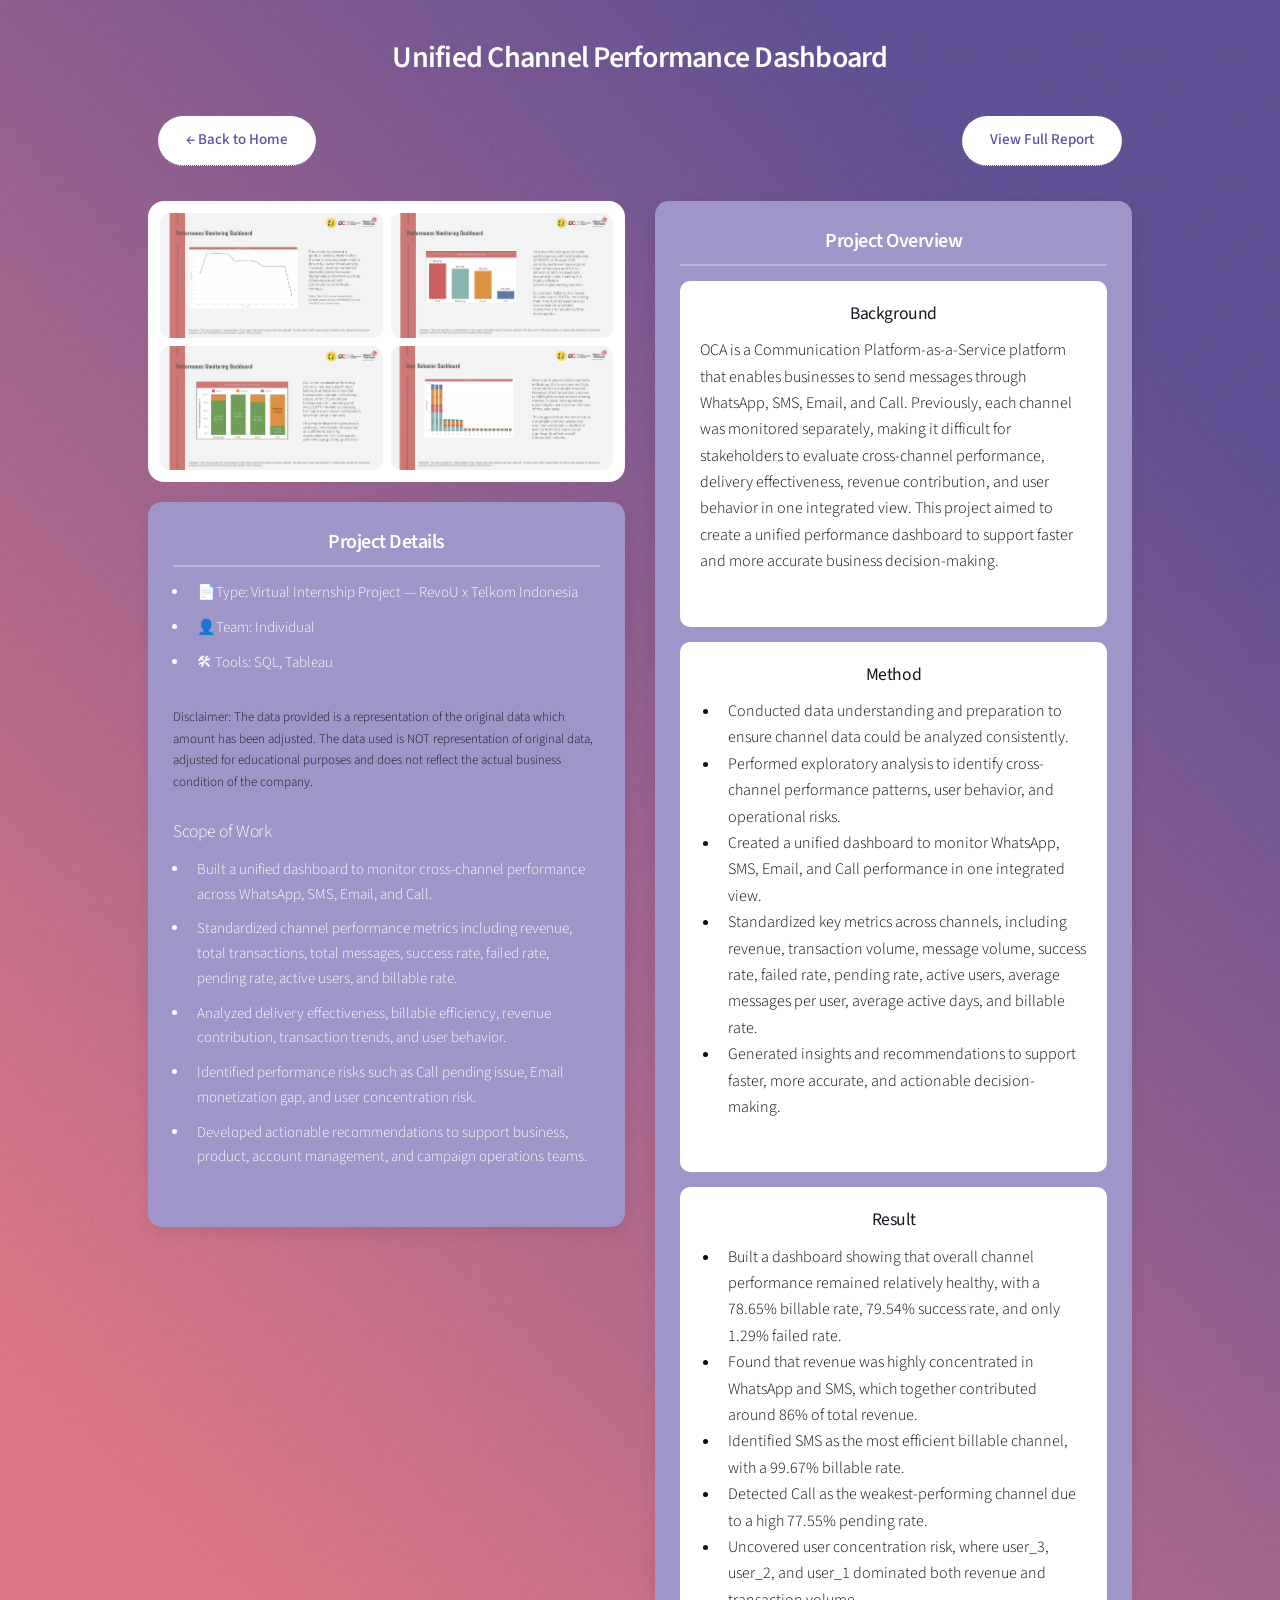
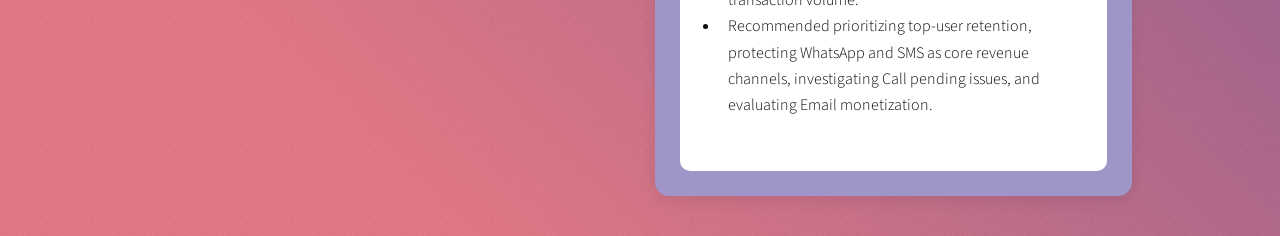
==== commit 45be98ee: "Update Project 7.html" ====
--- a/Project 7.html
+++ b/Project 7.html
@@ -21,7 +21,7 @@
 
 					<!-- TITLE -->
 					<h1 class="project-title">
-						1Stock Planning Forecasting - August 2022
+						Unified Channel Performance Dashboard
 						<!-- <span>(subtittle)</span> -->
 					</h1>
 
@@ -31,7 +31,7 @@
 
 						<a href="index.html#third" class="btn-back">← Back to Home</a>
 
-						<a href="https://docs.google.com/presentation/d/1qwhb_GS565HAKFQ_2THIPVH0qXqWV0EstK0anxaPHjI/edit?usp=sharing" class="btn-doc" target="_blank">
+						<a href="https://docs.google.com/presentation/d/1dCZlrPx_U6WAWTFcVU9T1s9qgVmrU4UfZSp5cIQd2yQ/edit?usp=drive_link" class="btn-doc" target="_blank">
 							View Full Report
 						</a>
 
@@ -47,13 +47,13 @@
 							<!-- PROJECT IMAGE GRID -->
 							<div class="project-image">
 
-								<img src="images/grafik1_project6.png" alt="Slide 1">
+								<img src="images/grafik1_project7.png" alt="Slide 1">
 
-								<img src="images/grafik2_project6.png" alt="Slide 2">
+								<img src="images/grafik2_project7.png" alt="Slide 2">
 
-								<img src="images/grafik3_project6.png" alt="Slide 3">
+								<img src="images/grafik3_project7.png" alt="Slide 3">
 
-								<img src="images/grafik4_project6.png" alt="Slide 4">
+								<img src="images/grafik4_project7.png" alt="Slide 4">
 
 							</div>
 
@@ -64,25 +64,25 @@
 								<h3>Project Details</h3>
 
 								<ul class="project-meta">
-									<li>📄Type: RevoU Project</li>
+									<li>📄Type: Virtual Internship Project — RevoU x Telkom Indonesia</li>
 									<li>👤Team: Individual</li>
-									<li>🛠 Tools: Python</li>
+									<li>🛠 Tools: SQL, Tableau</li>
 								</ul>
 
 								<p class="disclaimer">
-									Disclaimer: Stock Planning Forecast Analysis for Quick Commerce project is a part of RevoU Data Insight Project, 
-									a 4-week case study designed to analyze customized datasets and address business challenges. 
-									Supervised by RevoU, this project hones analytical skills, strengthens problem-solving abilities, and guides students in delivering actionable insight.
+									Disclaimer: The data provided is a representation of the original data which amount has been adjusted. 
+									The data used is NOT representation of original data, adjusted for educational 
+									purposes and does not reflect the actual business condition of the company.
 								</p>
 
 								<h4>Scope of Work</h4>
 
 									<ul class="project-meta">
-										<li>Forecasted weekly demand for 10 product categories across five newly established hubs for August 2022</li>
-										<li>Compared Holt-Winters Exponential Smoothing and SARIMA models using forecasting accuracy metrics such as MAPE</li>
-										<li>Analyzed demand trends and seasonal patterns through time series decomposition techniques</li>
-										<li>Calculated safety stock, reorder point, and recommendation stock to mitigate inventory uncertainty</li>
-										<li>Designed a risk-based inventory prioritization framework to improve stock allocation efficiency and reduce stockout risk</li>
+										<li>Built a unified dashboard to monitor cross-channel performance across WhatsApp, SMS, Email, and Call.</li>
+										<li>Standardized channel performance metrics including revenue, total transactions, total messages, success rate, failed rate, pending rate, active users, and billable rate.</li>
+										<li>Analyzed delivery effectiveness, billable efficiency, revenue contribution, transaction trends, and user behavior.</li>
+										<li>Identified performance risks such as Call pending issue, Email monetization gap, and user concentration risk.</li>
+										<li>Developed actionable recommendations to support business, product, account management, and campaign operations teams.</li>
 									</ul>
 
 							</div>
@@ -104,8 +104,9 @@
 									<h4>Background</h4>
 
 									<p>
-										QuickU established five new distribution hubs in January 2022, creating challenges in maintaining optimal inventory levels due to unstable demand patterns and the absence of a structured forecasting system. 
-										This project analyzed historical sales data from January–July 2022 to develop a data-driven stock planning strategy for August 2022, aiming to reduce stockout and overstock risks while improving operational efficiency.
+										OCA is a Communication Platform-as-a-Service platform that enables businesses to send messages through WhatsApp, SMS, Email, and Call. 
+										Previously, each channel was monitored separately, making it difficult for stakeholders to evaluate cross-channel performance, delivery effectiveness, revenue contribution, and user behavior in one integrated view. 
+										This project aimed to create a unified performance dashboard to support faster and more accurate business decision-making.
 									</p>
 
 								</div>
@@ -116,11 +117,11 @@
 									<h4>Method</h4>
 
 									<ul>
-										<li>Performed time series decomposition to identify demand trends and weekly seasonality patterns across 10 product categories</li>
-										<li>Built forecasting models using Holt-Winters Exponential Smoothing and SARIMA to estimate weekly demand for August 2022</li>
-										<li>Evaluated model performance using MAPE and standard error metrics to select the most reliable forecasting approach</li>
-										<li>Calculated safety stock, reorder point, and recommendation stock to support risk-aware inventory planning</li>
-										<li>Developed a risk-based prioritization framework by combining demand volume, variability, and stockout risk factors</li>
+										<li>Conducted data understanding and preparation to ensure channel data could be analyzed consistently.</li>
+										<li>Performed exploratory analysis to identify cross-channel performance patterns, user behavior, and operational risks.</li>
+										<li>Created a unified dashboard to monitor WhatsApp, SMS, Email, and Call performance in one integrated view.</li>
+										<li>Standardized key metrics across channels, including revenue, transaction volume, message volume, success rate, failed rate, pending rate, active users, average messages per user, average active days, and billable rate.</li>
+										<li>Generated insights and recommendations to support faster, more accurate, and actionable decision-making.</li>
 
 									</ul>
 
@@ -132,11 +133,12 @@
 									<h4>Result</h4>
 
 									<ul>
-										<li>Identified an increasing demand trend with recurring demand spikes in week 4 across multiple product categories</li>
-										<li>Revealed that demand variability contributed more significantly to inventory risk than total sales volume</li>
-										<li>Enabled proactive inventory planning through dynamic safety stock and reorder point calculations</li>
-										<li>Supported more efficient resource allocation by prioritizing high-risk product categories with greater stockout potential</li>
-										<li>Shifted inventory management from reactive estimation methods to a structured, data-driven stock planning system</li>
+										<li>Built a dashboard showing that overall channel performance remained relatively healthy, with a 78.65% billable rate, 79.54% success rate, and only 1.29% failed rate.</li>
+										<li>Found that revenue was highly concentrated in WhatsApp and SMS, which together contributed around 86% of total revenue.</li>
+										<li>Identified SMS as the most efficient billable channel, with a 99.67% billable rate.</li>
+										<li>Detected Call as the weakest-performing channel due to a high 77.55% pending rate.</li>
+										<li>Uncovered user concentration risk, where user_3, user_2, and user_1 dominated both revenue and transaction volume.</li>
+										<li>Recommended prioritizing top-user retention, protecting WhatsApp and SMS as core revenue channels, investigating Call pending issues, and evaluating Email monetization.</li>
 
 									</ul>
 
